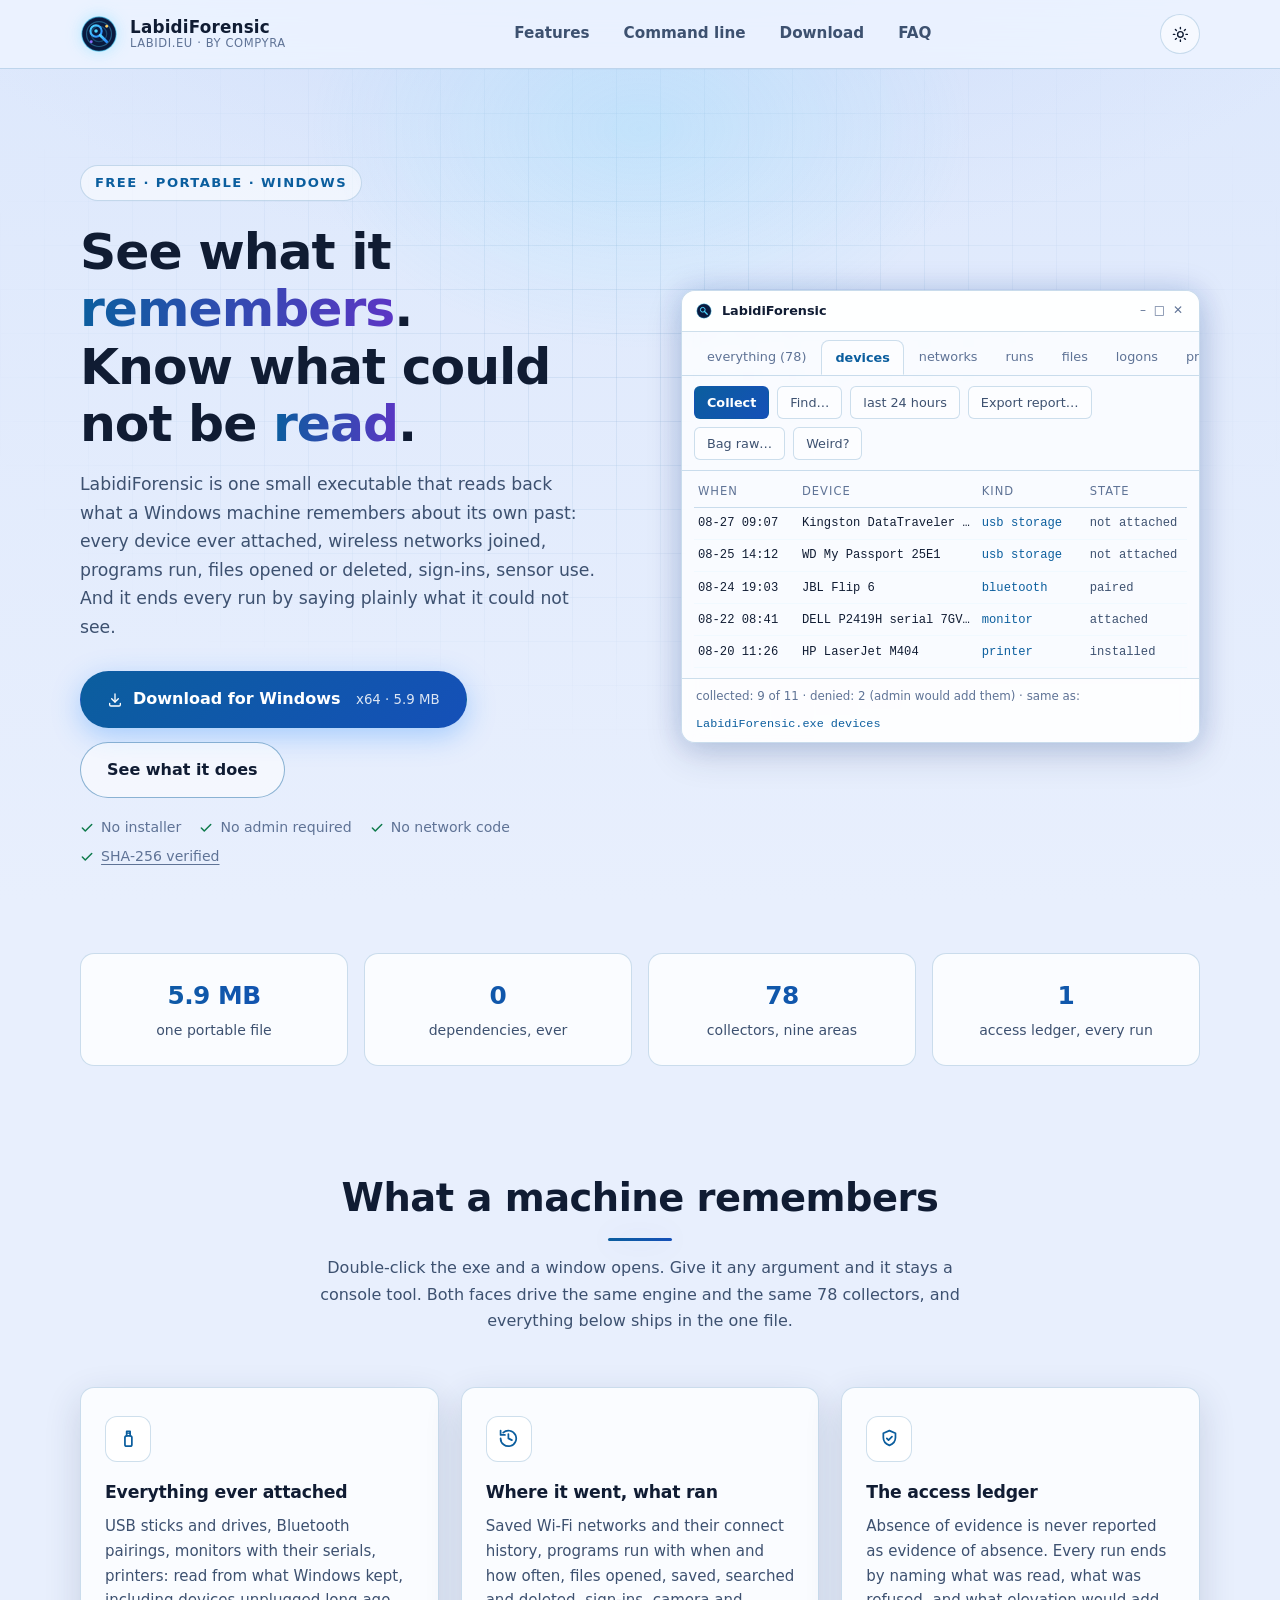
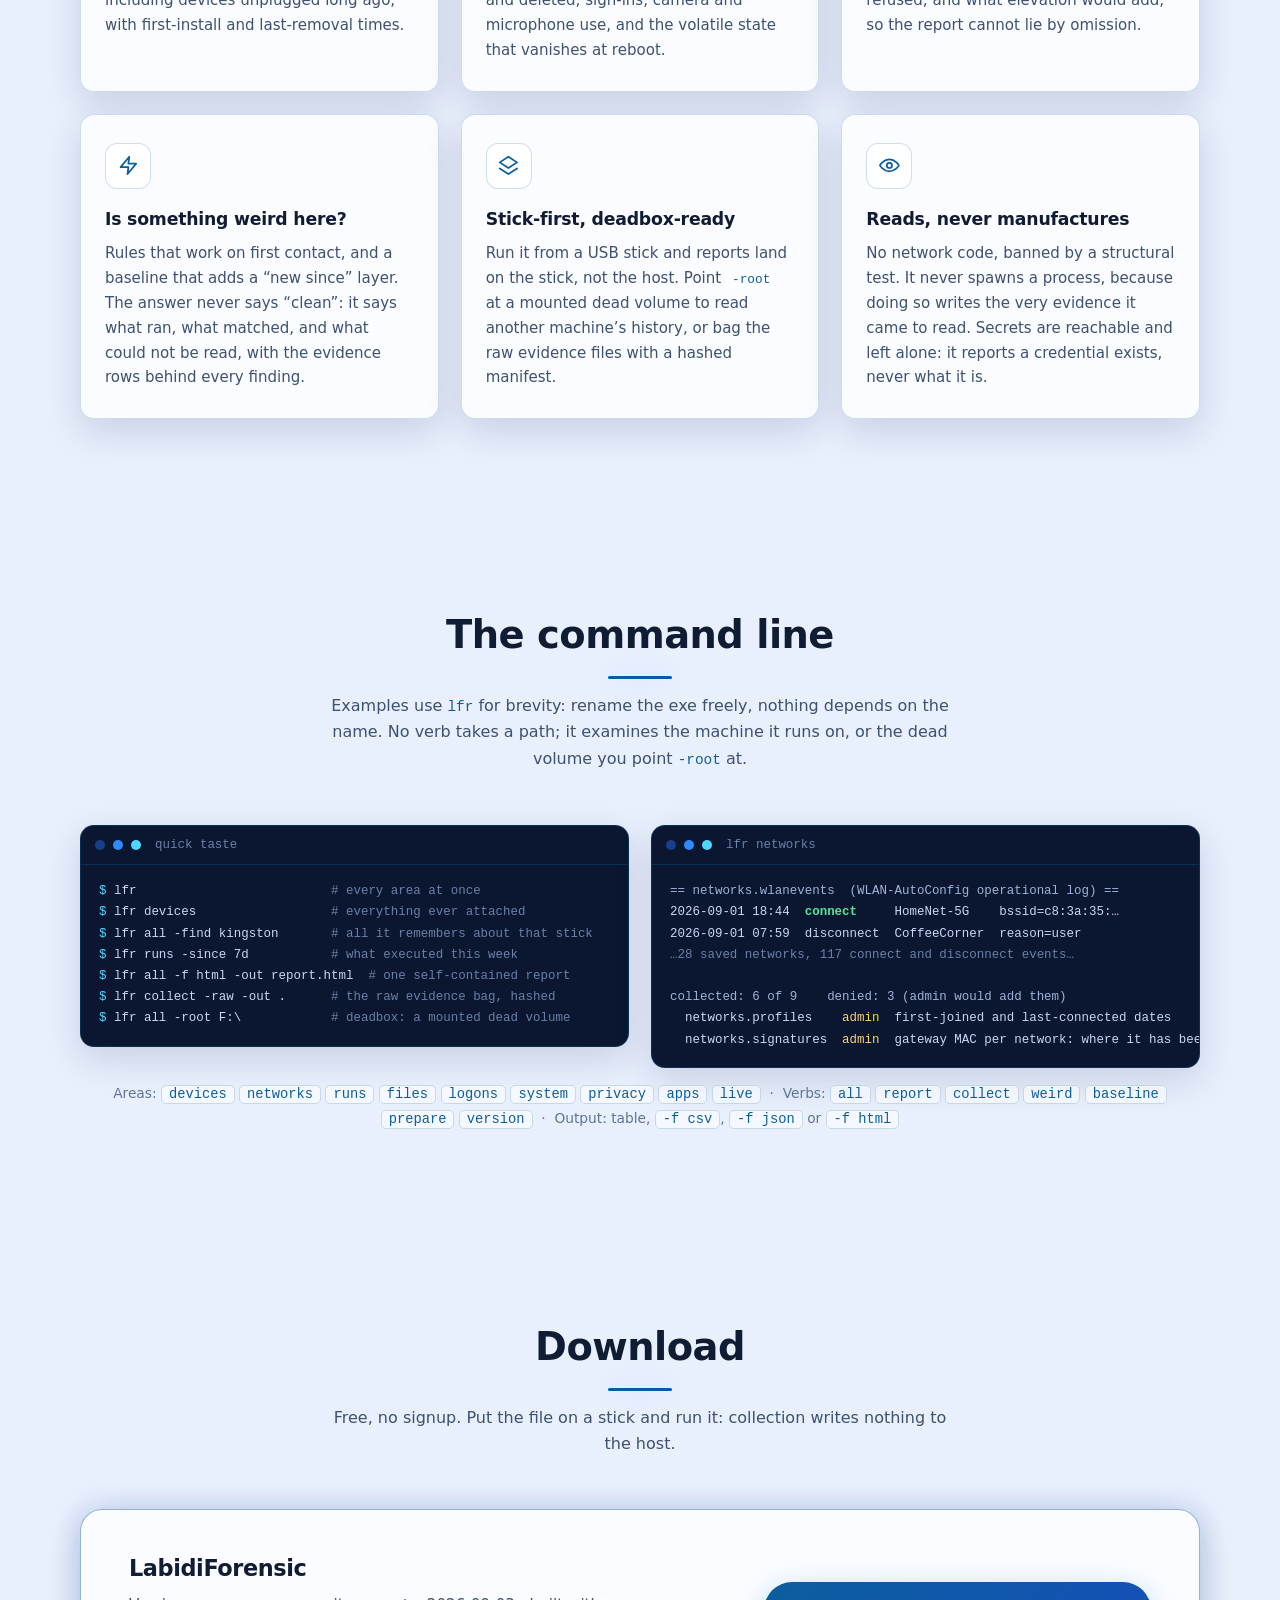
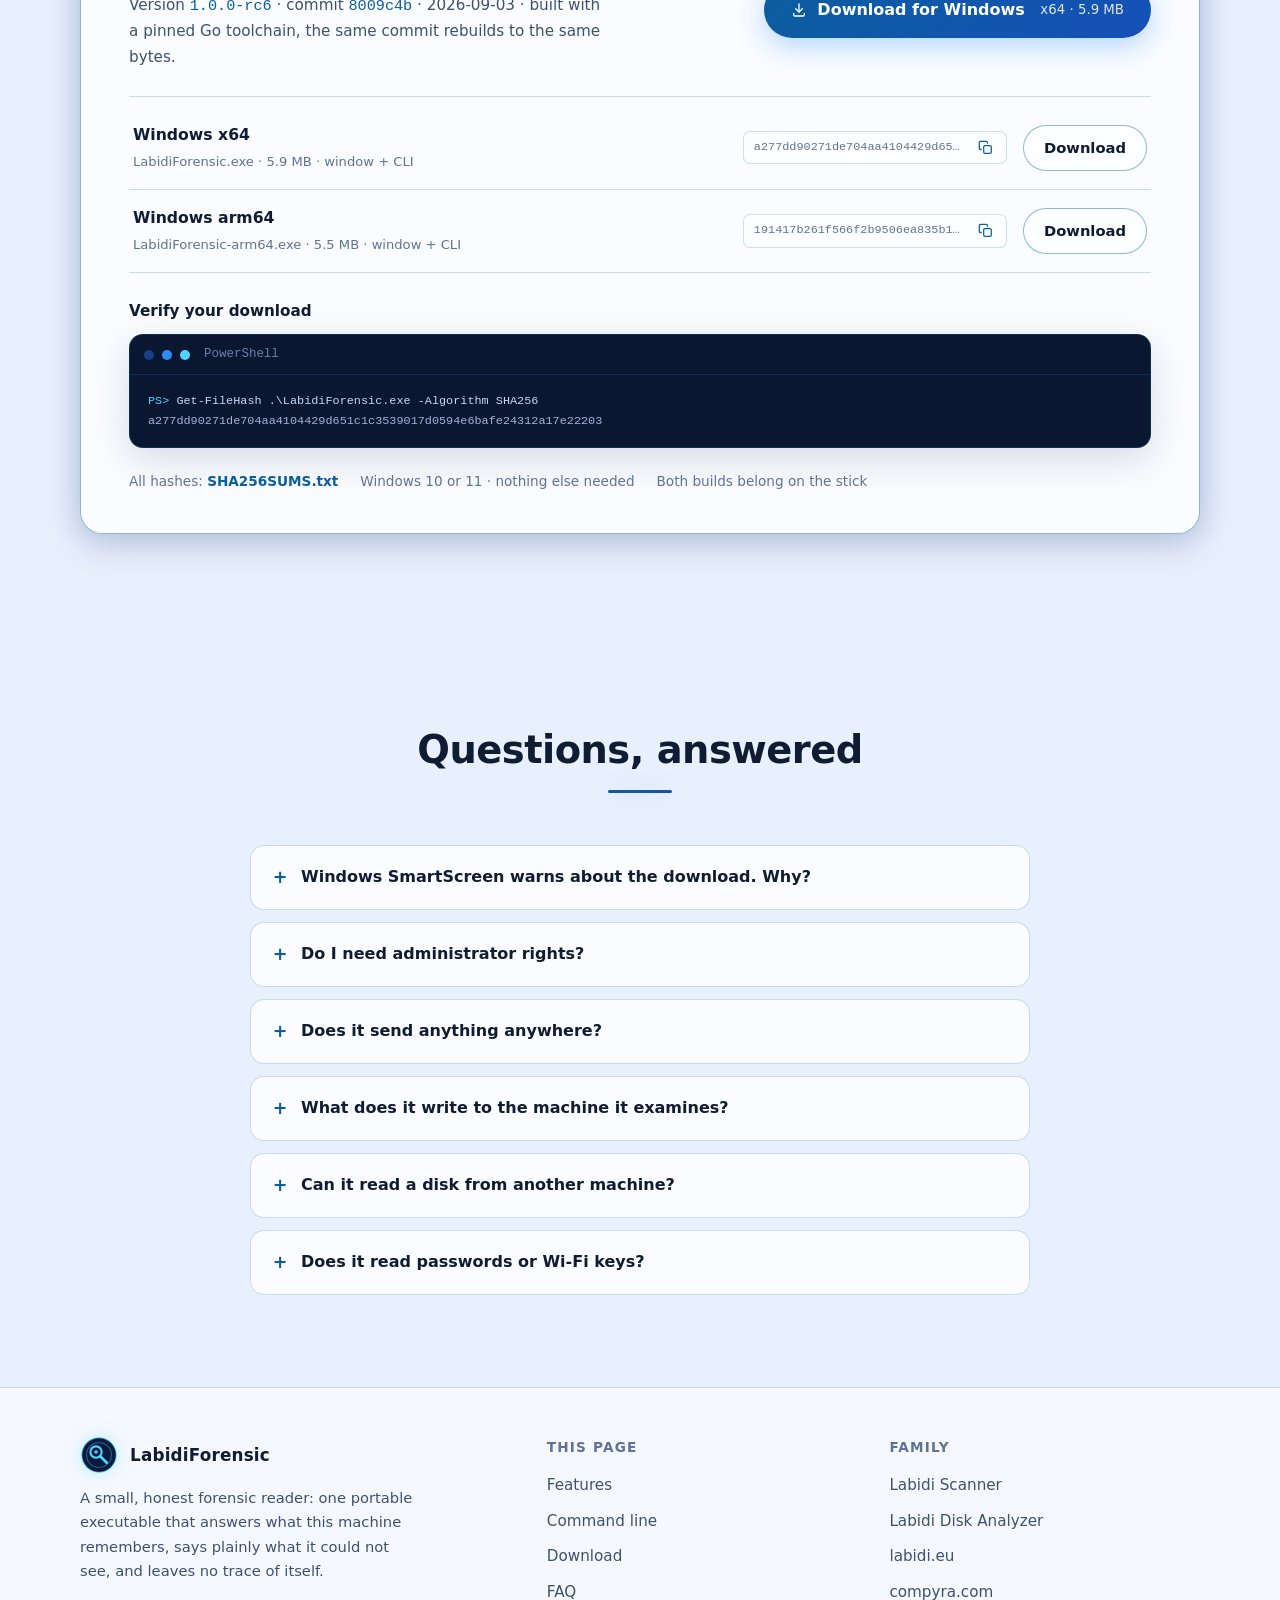
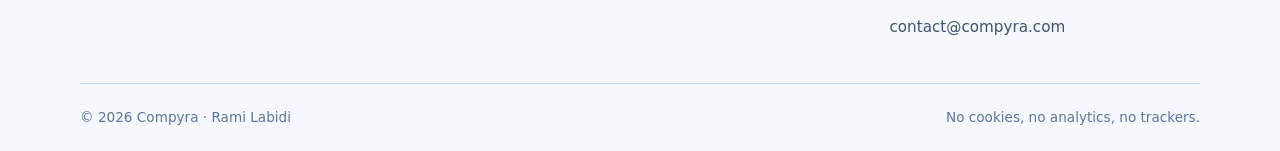
==== index.html @ baddc190 "Add initial site structure with robots.txt, sitemap.xml, and core styles/scripts - Created robots.tx" ====
<!DOCTYPE html>
<html lang="en" data-theme="dark">

<head>
    <meta charset="UTF-8">
    <meta name="viewport" content="width=device-width, initial-scale=1.0">
    <title>LabidiForensic · Portable Windows forensics, honest by design</title>

    <script>
        (function () {
            var t;
            try { t = localStorage.getItem("theme"); } catch (e) { }
            if (t !== "light" && t !== "dark") {
                t = matchMedia("(prefers-color-scheme: light)").matches ? "light" : "dark";
            }
            document.documentElement.dataset.theme = t;
        })();
    </script>

    <link rel="stylesheet" href="style.css?v=1">

    <meta name="description" content="One portable exe that reads what a Windows machine remembers: every device ever attached, Wi-Fi history, programs run, files opened or deleted, sign-ins. Every run ends by saying what it could not read. No installer, no admin, no network code.">
    <meta name="author" content="Compyra">
    <meta name="robots" content="index, follow">
    <meta name="theme-color" content="#e8effd" media="(prefers-color-scheme: light)">
    <meta name="theme-color" content="#030816" media="(prefers-color-scheme: dark)">
    <meta name="color-scheme" content="dark light">

    <link rel="icon" type="image/svg+xml" href="favicon.svg">

    <!-- Open Graph -->
    <meta property="og:type" content="website">
    <meta property="og:url" content="https://forensic.labidi.eu/">
    <meta property="og:site_name" content="LabidiForensic">
    <meta property="og:title" content="LabidiForensic · Portable Windows forensics, honest by design">
    <meta property="og:description" content="See what the machine remembers. Know what could not be read. One portable exe: devices ever attached, Wi-Fi history, programs run, files opened or deleted, sign-ins. No installer, no admin, no network code.">
    <meta property="og:image" content="https://forensic.labidi.eu/og-image.png">
    <meta property="og:image:width" content="1200">
    <meta property="og:image:height" content="630">
    <meta property="og:image:alt" content="LabidiForensic: portable Windows forensics">
    <meta property="og:locale" content="en_US">

    <!-- Twitter -->
    <meta property="twitter:card" content="summary_large_image">
    <meta property="twitter:url" content="https://forensic.labidi.eu/">
    <meta property="twitter:title" content="LabidiForensic · Portable Windows forensics, honest by design">
    <meta property="twitter:description" content="See what the machine remembers. Know what could not be read. One portable exe, no installer, no admin, no network code.">
    <meta property="twitter:image" content="https://forensic.labidi.eu/og-image.png">

    <link rel="canonical" href="https://forensic.labidi.eu/">

    <script type="application/ld+json">
    {
      "@context": "https://schema.org",
      "@type": "SoftwareApplication",
      "name": "LabidiForensic",
      "operatingSystem": "Windows 10, Windows 11",
      "applicationCategory": "UtilitiesApplication",
      "applicationSubCategory": "Digital forensics",
      "softwareVersion": "1.0.0-rc6",
      "fileSize": "5.9MB",
      "description": "Portable Windows forensic reader: devices ever attached, wireless networks joined, programs run, files opened or deleted, sign-in history and more, in one dependency-free executable that ends every run by saying what it could not read.",
      "url": "https://forensic.labidi.eu/",
      "downloadUrl": "https://forensic.labidi.eu/download/LabidiForensic.exe",
      "offers": { "@type": "Offer", "price": "0", "priceCurrency": "EUR" },
      "publisher": { "@type": "Organization", "name": "Compyra", "url": "https://compyra.com" }
    }
    </script>
</head>

<body>
    <!-- Inline SVG icon sprite -->
    <svg xmlns="http://www.w3.org/2000/svg" style="display:none" aria-hidden="true">
        <symbol id="i-download" viewBox="0 0 24 24" fill="none" stroke="currentColor" stroke-width="2" stroke-linecap="round" stroke-linejoin="round"><path d="M12 3v12"/><polyline points="7 10 12 15 17 10"/><path d="M4 17v2a2 2 0 0 0 2 2h12a2 2 0 0 0 2-2v-2"/></symbol>
        <symbol id="i-check" viewBox="0 0 24 24" fill="none" stroke="currentColor" stroke-width="2.5" stroke-linecap="round" stroke-linejoin="round"><polyline points="20 6 9 17 4 12"/></symbol>
        <symbol id="i-usb" viewBox="0 0 24 24" fill="none" stroke="currentColor" stroke-width="2" stroke-linecap="round" stroke-linejoin="round"><rect x="8" y="9" width="8" height="12" rx="2"/><path d="M10 9V4h4v5"/><path d="M11.5 6h.01M13.5 6h-.01"/></symbol>
        <symbol id="i-history" viewBox="0 0 24 24" fill="none" stroke="currentColor" stroke-width="2" stroke-linecap="round" stroke-linejoin="round"><path d="M3 12a9 9 0 1 0 3-6.7"/><polyline points="3 3 3 8 8 8"/><polyline points="12 7 12 12 16 14"/></symbol>
        <symbol id="i-shield" viewBox="0 0 24 24" fill="none" stroke="currentColor" stroke-width="2" stroke-linecap="round" stroke-linejoin="round"><path d="M12 3l7 3v5c0 4.5-3 7.6-7 9-4-1.4-7-4.5-7-9V6l7-3z"/><path d="M9 12l2 2 4-4"/></symbol>
        <symbol id="i-zap" viewBox="0 0 24 24" fill="none" stroke="currentColor" stroke-width="2" stroke-linecap="round" stroke-linejoin="round"><polygon points="13 2 3 14 12 14 11 22 21 10 12 10 13 2"/></symbol>
        <symbol id="i-layers" viewBox="0 0 24 24" fill="none" stroke="currentColor" stroke-width="2" stroke-linecap="round" stroke-linejoin="round"><polygon points="12 2 22 8.5 12 15 2 8.5 12 2"/><polyline points="2 15.5 12 22 22 15.5"/></symbol>
        <symbol id="i-eye" viewBox="0 0 24 24" fill="none" stroke="currentColor" stroke-width="2" stroke-linecap="round" stroke-linejoin="round"><path d="M1 12s4-7 11-7 11 7 11 7-4 7-11 7-11-7-11-7z"/><circle cx="12" cy="12" r="3"/></symbol>
        <symbol id="i-copy" viewBox="0 0 24 24" fill="none" stroke="currentColor" stroke-width="2" stroke-linecap="round" stroke-linejoin="round"><rect x="9" y="9" width="12" height="12" rx="2"/><path d="M5 15H4a2 2 0 0 1-2-2V4a2 2 0 0 1 2-2h9a2 2 0 0 1 2 2v1"/></symbol>
        <symbol id="i-moon" viewBox="0 0 24 24" fill="none" stroke="currentColor" stroke-width="2" stroke-linecap="round" stroke-linejoin="round"><path d="M21 12.8A9 9 0 1 1 11.2 3a7 7 0 0 0 9.8 9.8z"/></symbol>
        <symbol id="i-sun" viewBox="0 0 24 24" fill="none" stroke="currentColor" stroke-width="2" stroke-linecap="round" stroke-linejoin="round"><circle cx="12" cy="12" r="4"/><path d="M12 2v2M12 20v2M4.9 4.9l1.4 1.4M17.7 17.7l1.4 1.4M2 12h2M20 12h2M4.9 19.1l1.4-1.4M17.7 6.3l1.4-1.4"/></symbol>
    </svg>

    <a href="#main" class="skip-link">Skip to main content</a>

    <div class="trace-sweep" aria-hidden="true"></div>

    <header id="site-header">
        <div class="container">
            <a class="brand" href="#top" aria-label="LabidiForensic, back to top">
                <svg class="brand-mark" viewBox="0 0 64 64" aria-hidden="true">
                    <defs>
                        <linearGradient id="lens" x1="0" y1="0" x2="1" y2="1">
                            <stop offset="0" stop-color="#4fd6ff"/>
                            <stop offset="1" stop-color="#2b8bff"/>
                        </linearGradient>
                    </defs>
                    <circle cx="32" cy="32" r="29" fill="#0a1a3f" stroke="#4fd6ff" stroke-opacity=".55" stroke-width="2"/>
                    <circle cx="32" cy="32" r="21" fill="none" stroke="#4fd6ff" stroke-opacity=".35" stroke-width="2"/>
                    <circle cx="32" cy="32" r="13" fill="none" stroke="#4fd6ff" stroke-opacity=".25" stroke-width="2"/>
                    <circle cx="27" cy="27" r="9.5" fill="none" stroke="url(#lens)" stroke-width="3.5"/>
                    <line x1="34" y1="34" x2="45" y2="45" stroke="url(#lens)" stroke-width="4.5" stroke-linecap="round"/>
                    <circle cx="27" cy="27" r="3" fill="#4fd6ff"/>
                    <circle cx="45" cy="19" r="2.4" fill="#ffd166"/>
                    <circle cx="19" cy="45" r="2.4" fill="#8a6bff"/>
                </svg>
                <span class="brand-name">LabidiForensic
                    <span class="brand-sub">labidi.eu · by Compyra</span>
                </span>
            </a>

            <nav aria-label="Primary">
                <ul>
                    <li><a href="#features">Features</a></li>
                    <li><a href="#cli">Command line</a></li>
                    <li><a href="#download">Download</a></li>
                    <li><a href="#faq">FAQ</a></li>
                </ul>
            </nav>

            <div class="header-controls">
                <button id="theme-toggle" type="button" aria-label="Toggle light and dark theme" aria-pressed="false">
                    <svg class="icon theme-icon-moon" aria-hidden="true"><use href="#i-moon"></use></svg>
                    <svg class="icon theme-icon-sun" aria-hidden="true"><use href="#i-sun"></use></svg>
                </button>
            </div>
        </div>
    </header>

    <main id="main">
        <!-- ===================== HERO ===================== -->
        <section class="hero" id="top" aria-labelledby="hero-title">
            <div class="hero-grid" aria-hidden="true"></div>
            <div class="hero-glow" aria-hidden="true"></div>
            <div class="container">
                <div class="hero-copy">
                    <p class="hero-eyebrow">Free · Portable · Windows</p>
                    <h1 id="hero-title">See what it <span class="grad">remembers</span>.<br>Know what could not be <span class="grad">read</span>.</h1>
                    <p class="hero-sub">
                        LabidiForensic is one small executable that reads back what a Windows machine
                        remembers about its own past: every device ever attached, wireless networks joined,
                        programs run, files opened or deleted, sign-ins, sensor use. And it ends every run
                        by saying plainly what it could not see.
                    </p>
                    <div class="hero-ctas">
                        <a class="btn btn-primary" href="download/LabidiForensic.exe" download>
                            <svg class="icon" aria-hidden="true"><use href="#i-download"></use></svg>
                            Download for Windows&nbsp;<small>x64 · 5.9 MB</small>
                        </a>
                        <a class="btn btn-ghost" href="#features">See what it does</a>
                    </div>
                    <p class="hero-meta">
                        <span><svg class="icon" aria-hidden="true"><use href="#i-check"></use></svg> No installer</span>
                        <span><svg class="icon" aria-hidden="true"><use href="#i-check"></use></svg> No admin required</span>
                        <span><svg class="icon" aria-hidden="true"><use href="#i-check"></use></svg> No network code</span>
                        <span><svg class="icon" aria-hidden="true"><use href="#i-check"></use></svg> <a href="#download">SHA-256 verified</a></span>
                    </p>
                </div>

                <!-- Stylised replica of the real window -->
                <div class="window reveal" role="img" aria-label="The LabidiForensic window: areas of machine memory to read, a Collect button, a table of devices the machine remembers with when each was last seen, and a status line showing the access ledger and the equivalent console command.">
                    <div class="window-titlebar">
                        <svg class="brand-mark" viewBox="0 0 64 64" aria-hidden="true">
                            <circle cx="32" cy="32" r="29" fill="#0a1a3f" stroke="#4fd6ff" stroke-opacity=".55" stroke-width="3"/>
                            <circle cx="27" cy="27" r="9.5" fill="none" stroke="#4fd6ff" stroke-width="4"/>
                            <line x1="34" y1="34" x2="45" y2="45" stroke="#4fd6ff" stroke-width="5" stroke-linecap="round"/>
                        </svg>
                        <span class="window-title">LabidiForensic</span>
                        <span class="window-lights" aria-hidden="true">&#8211; &#9633; &#10005;</span>
                    </div>
                    <div class="window-tabs" aria-hidden="true">
                        <span>everything (78)</span>
                        <span class="is-active">devices</span>
                        <span>networks</span>
                        <span>runs</span>
                        <span>files</span>
                        <span>logons</span>
                        <span>privacy</span>
                    </div>
                    <div class="window-toolbar" aria-hidden="true">
                        <span class="tool-chip is-primary">Collect</span>
                        <span class="tool-chip">Find&hellip;</span>
                        <span class="tool-chip">last 24 hours</span>
                        <span class="tool-chip">Export report&hellip;</span>
                        <span class="tool-chip">Bag raw&hellip;</span>
                        <span class="tool-chip">Weird?</span>
                    </div>
                    <div class="window-list" aria-hidden="true">
                        <div class="window-cols"><span>When</span><span>Device</span><span class="role">Kind</span><span>State</span></div>
                        <div class="window-row"><span class="path">08-27 09:07</span><span class="path">Kingston DataTraveler 3.0</span><span class="role">usb storage</span><span class="ports">not attached</span></div>
                        <div class="window-row"><span class="path">08-25 14:12</span><span class="path">WD My Passport 25E1</span><span class="role">usb storage</span><span class="ports">not attached</span></div>
                        <div class="window-row"><span class="path">08-24 19:03</span><span class="path">JBL Flip 6</span><span class="role">bluetooth</span><span class="ports">paired</span></div>
                        <div class="window-row"><span class="path">08-22 08:41</span><span class="path">DELL P2419H  serial 7GVXP83</span><span class="role">monitor</span><span class="ports">attached</span></div>
                        <div class="window-row"><span class="path">08-20 11:26</span><span class="path">HP LaserJet M404</span><span class="role">printer</span><span class="ports">installed</span></div>
                    </div>
                    <div class="window-status" aria-hidden="true">
                        collected: 9 of 11 · denied: 2 (admin would add them) · same as: <code>LabidiForensic.exe devices</code>
                    </div>
                </div>
            </div>
        </section>

        <!-- ===================== TRUST STRIP ===================== -->
        <section class="trust" aria-label="Key numbers">
            <div class="container">
                <div class="stat reveal"><b>5.9 MB</b><span>one portable file</span></div>
                <div class="stat reveal"><b>0</b><span>dependencies, ever</span></div>
                <div class="stat reveal"><b>78</b><span>collectors, nine areas</span></div>
                <div class="stat reveal"><b>1</b><span>access ledger, every run</span></div>
            </div>
        </section>

        <!-- ===================== FEATURES ===================== -->
        <section id="features" aria-labelledby="features-title">
            <div class="container">
                <div class="section-head reveal">
                    <h2 id="features-title">What a machine remembers</h2>
                    <p>Double-click the exe and a window opens. Give it any argument and it stays a console
                       tool. Both faces drive the same engine and the same 78 collectors, and everything
                       below ships in the one file.</p>
                </div>
                <div class="features-grid">
                    <article class="feature-card reveal">
                        <div class="feature-icon"><svg class="icon" aria-hidden="true"><use href="#i-usb"></use></svg></div>
                        <h3>Everything ever attached</h3>
                        <p>USB sticks and drives, Bluetooth pairings, monitors with their serials, printers:
                           read from what Windows kept, including devices unplugged long ago, with
                           first-install and last-removal times.</p>
                    </article>
                    <article class="feature-card reveal">
                        <div class="feature-icon"><svg class="icon" aria-hidden="true"><use href="#i-history"></use></svg></div>
                        <h3>Where it went, what ran</h3>
                        <p>Saved Wi-Fi networks and their connect history, programs run with when and how
                           often, files opened, saved, searched and deleted, sign-ins, camera and microphone
                           use, and the volatile state that vanishes at reboot.</p>
                    </article>
                    <article class="feature-card reveal">
                        <div class="feature-icon"><svg class="icon" aria-hidden="true"><use href="#i-shield"></use></svg></div>
                        <h3>The access ledger</h3>
                        <p>Absence of evidence is never reported as evidence of absence. Every run ends by
                           naming what was read, what was refused, and what elevation would add, so the
                           report cannot lie by omission.</p>
                    </article>
                    <article class="feature-card reveal">
                        <div class="feature-icon"><svg class="icon" aria-hidden="true"><use href="#i-zap"></use></svg></div>
                        <h3>Is something weird here?</h3>
                        <p>Rules that work on first contact, and a baseline that adds a &ldquo;new since&rdquo;
                           layer. The answer never says &ldquo;clean&rdquo;: it says what ran, what matched, and
                           what could not be read, with the evidence rows behind every finding.</p>
                    </article>
                    <article class="feature-card reveal">
                        <div class="feature-icon"><svg class="icon" aria-hidden="true"><use href="#i-layers"></use></svg></div>
                        <h3>Stick-first, deadbox-ready</h3>
                        <p>Run it from a USB stick and reports land on the stick, not the host. Point
                           <code>-root</code> at a mounted dead volume to read another machine&rsquo;s history, or
                           bag the raw evidence files with a hashed manifest.</p>
                    </article>
                    <article class="feature-card reveal">
                        <div class="feature-icon"><svg class="icon" aria-hidden="true"><use href="#i-eye"></use></svg></div>
                        <h3>Reads, never manufactures</h3>
                        <p>No network code, banned by a structural test. It never spawns a process, because
                           doing so writes the very evidence it came to read. Secrets are reachable and left
                           alone: it reports a credential exists, never what it is.</p>
                    </article>
                </div>
            </div>
        </section>

        <!-- ===================== CLI ===================== -->
        <section id="cli" aria-labelledby="cli-title">
            <div class="container">
                <div class="section-head reveal">
                    <h2 id="cli-title">The command line</h2>
                    <p>Examples use <code>lfr</code> for brevity: rename the exe freely, nothing depends on
                       the name. No verb takes a path; it examines the machine it runs on, or the dead
                       volume you point <code>-root</code> at.</p>
                </div>
                <div class="cli-wrap">
                    <div class="terminal reveal">
                        <div class="terminal-bar"><i></i><i></i><i></i><span>quick taste</span></div>
                        <pre><span class="p">$</span> lfr                          <span class="c"># every area at once</span>
<span class="p">$</span> lfr devices                  <span class="c"># everything ever attached</span>
<span class="p">$</span> lfr all -find kingston       <span class="c"># all it remembers about that stick</span>
<span class="p">$</span> lfr runs -since 7d           <span class="c"># what executed this week</span>
<span class="p">$</span> lfr all -f html -out report.html  <span class="c"># one self-contained report</span>
<span class="p">$</span> lfr collect -raw -out .      <span class="c"># the raw evidence bag, hashed</span>
<span class="p">$</span> lfr all -root F:\            <span class="c"># deadbox: a mounted dead volume</span></pre>
                    </div>
                    <div class="terminal reveal">
                        <div class="terminal-bar"><i></i><i></i><i></i><span>lfr networks</span></div>
                        <pre><span class="o">== networks.wlanevents  (WLAN-AutoConfig operational log) ==</span>
2026-09-01 18:44  <span class="g">connect</span>     HomeNet-5G    bssid=c8:3a:35:&hellip;
2026-09-01 07:59  disconnect  CoffeeCorner  reason=user
<span class="c">&hellip;28 saved networks, 117 connect and disconnect events&hellip;</span>

<span class="o">collected: 6 of 9    denied: 3 (admin would add them)</span>
  networks.profiles    <span class="hl">admin</span>  first-joined and last-connected dates
  networks.signatures  <span class="hl">admin</span>  gateway MAC per network: where it has been</pre>
                    </div>
                </div>
                <p class="cli-note reveal">
                    Areas: <code>devices</code> <code>networks</code> <code>runs</code> <code>files</code>
                    <code>logons</code> <code>system</code> <code>privacy</code> <code>apps</code> <code>live</code>
                    &nbsp;·&nbsp; Verbs: <code>all</code> <code>report</code> <code>collect</code> <code>weird</code>
                    <code>baseline</code> <code>prepare</code> <code>version</code>
                    &nbsp;·&nbsp; Output: table, <code>-f csv</code>, <code>-f json</code> or <code>-f html</code>
                </p>
            </div>
        </section>

        <!-- ===================== DOWNLOAD ===================== -->
        <section id="download" aria-labelledby="download-title">
            <div class="container">
                <div class="section-head reveal">
                    <h2 id="download-title">Download</h2>
                    <p>Free, no signup. Put the file on a stick and run it: collection writes nothing to the host.</p>
                </div>

                <div class="download-panel reveal">
                    <div class="download-main">
                        <div>
                            <h3>LabidiForensic</h3>
                            <p>Version <code>1.0.0-rc6</code> · commit <code>8009c4b</code> · 2026-09-03 · built
                               with a pinned Go toolchain, the same commit rebuilds to the same bytes.</p>
                        </div>
                        <a class="btn btn-primary" href="download/LabidiForensic.exe" download>
                            <svg class="icon" aria-hidden="true"><use href="#i-download"></use></svg>
                            Download for Windows&nbsp;<small>x64 · 5.9 MB</small>
                        </a>
                    </div>

                    <div class="asset-row">
                        <div class="asset-name">
                            <b>Windows x64</b>
                            <span>LabidiForensic.exe · 5.9 MB · window + CLI</span>
                        </div>
                        <span class="asset-hash">
                            <code title="a277dd90271de704aa4104429d651c1c3539017d0594e6bafe24312a17e22203">a277dd90271de704aa4104429d651c1c&hellip;</code>
                            <button class="copy-btn" type="button" data-copy="a277dd90271de704aa4104429d651c1c3539017d0594e6bafe24312a17e22203" aria-label="Copy the SHA-256 hash of LabidiForensic.exe">
                                <svg class="icon" aria-hidden="true"><use href="#i-copy"></use></svg>
                            </button>
                        </span>
                        <span class="asset-get">
                            <a class="btn btn-ghost btn-dl" href="download/LabidiForensic.exe" download>Download</a>
                        </span>
                    </div>

                    <div class="asset-row">
                        <div class="asset-name">
                            <b>Windows arm64</b>
                            <span>LabidiForensic-arm64.exe · 5.5 MB · window + CLI</span>
                        </div>
                        <span class="asset-hash">
                            <code title="191417b261f566f2b9506ea835b1f6a31523092b7112c379ac794d943ad262cd">191417b261f566f2b9506ea835b1f6a3&hellip;</code>
                            <button class="copy-btn" type="button" data-copy="191417b261f566f2b9506ea835b1f6a31523092b7112c379ac794d943ad262cd" aria-label="Copy the SHA-256 hash of LabidiForensic-arm64.exe">
                                <svg class="icon" aria-hidden="true"><use href="#i-copy"></use></svg>
                            </button>
                        </span>
                        <span class="asset-get">
                            <a class="btn btn-ghost btn-dl" href="download/LabidiForensic-arm64.exe" download>Download</a>
                        </span>
                    </div>

                    <div class="verify">
                        <h4>Verify your download</h4>
                        <div class="terminal">
                            <div class="terminal-bar"><i></i><i></i><i></i><span>PowerShell</span></div>
                            <pre><span class="p">PS&gt;</span> Get-FileHash .\LabidiForensic.exe -Algorithm SHA256
<span class="o">a277dd90271de704aa4104429d651c1c3539017d0594e6bafe24312a17e22203</span></pre>
                        </div>
                    </div>

                    <div class="download-foot">
                        <span>All hashes: <a href="SHA256SUMS.txt">SHA256SUMS.txt</a></span>
                        <span>Windows 10 or 11 · nothing else needed</span>
                        <span>Both builds belong on the stick</span>
                    </div>
                </div>
            </div>
        </section>

        <!-- ===================== FAQ ===================== -->
        <section id="faq" aria-labelledby="faq-title">
            <div class="container">
                <div class="section-head reveal">
                    <h2 id="faq-title">Questions, answered</h2>
                </div>
                <div class="faq-list reveal">
                    <details>
                        <summary>Windows SmartScreen warns about the download. Why?</summary>
                        <div class="faq-body">
                            The binary is not code signed: certificates cost money every year and would not
                            change what is in the file. Verify the SHA-256 hash against the one published
                            above, then choose <code>More info</code>, <code>Run anyway</code>. The build is
                            reproducible from source, so the published hash is checkable end to end, and
                            copies run from a USB stick or an internal share never see the prompt.
                        </div>
                    </details>
                    <details>
                        <summary>Do I need administrator rights?</summary>
                        <div class="faq-body">
                            No. It runs as a standard user and reports honestly: the access ledger ends
                            every run naming what was denied and what elevation would add. Measured on
                            Windows 11, that is things like Wi-Fi first-joined dates, gateway MAC history
                            and per-user run times. Elevation is never requested; run it elevated when you
                            want those collectors too.
                        </div>
                    </details>
                    <details>
                        <summary>Does it send anything anywhere?</summary>
                        <div class="faq-body">
                            No. There is no network code in the binary at all: the source enforces a
                            module-wide ban on Go's <code>net</code> and <code>os/exec</code> packages with a
                            structural test. It also never spawns a process, because starting one on a
                            machine under examination writes the very prefetch, shimcache and BAM entries
                            it came to read.
                        </div>
                    </details>
                    <details>
                        <summary>What does it write to the machine it examines?</summary>
                        <div class="faq-body">
                            Nothing, during collection: reports and the raw evidence bag land beside the
                            exe, on your stick, and locked hives are copied to the stick to be parsed. The
                            one named exception is <code>prepare</code>, which turns on Windows'
                            default-off auditing so a later run has more to read. It is fenced: a warning
                            first, an explicit <code>-y</code>, admin required, every change capped, and
                            <code>prepare -undo</code> restores every value from a journal saved before the
                            first write.
                        </div>
                    </details>
                    <details>
                        <summary>Can it read a disk from another machine?</summary>
                        <div class="faq-body">
                            Yes. Mount the dead volume and pass <code>-root</code>: registry- and file-borne
                            history is read straight from the dead hives and files. Collectors that need
                            the live machine are named in the ledger rather than silently skipped, and the
                            report states which volume the evidence came from, so a deadbox run is never
                            mistaken for a live one.
                        </div>
                    </details>
                    <details>
                        <summary>Does it read passwords or Wi-Fi keys?</summary>
                        <div class="faq-body">
                            No, deliberately. Wi-Fi keys, browser logins and vault contents are reachable
                            and are left alone: it reports that a credential exists, its target and its
                            dates, never the secret itself. That boundary keeps the binary safe to hand to
                            anyone.
                        </div>
                    </details>
                </div>
            </div>
        </section>
    </main>

    <!-- ===================== FOOTER ===================== -->
    <footer>
        <div class="container">
            <div class="footer-grid">
                <div class="footer-brand">
                    <a class="brand" href="#top">
                        <svg class="brand-mark" viewBox="0 0 64 64" aria-hidden="true">
                            <circle cx="32" cy="32" r="29" fill="#0a1a3f" stroke="#4fd6ff" stroke-opacity=".55" stroke-width="2"/>
                            <circle cx="32" cy="32" r="21" fill="none" stroke="#4fd6ff" stroke-opacity=".35" stroke-width="2"/>
                            <circle cx="27" cy="27" r="9.5" fill="none" stroke="#4fd6ff" stroke-width="3.5"/>
                            <line x1="34" y1="34" x2="45" y2="45" stroke="#4fd6ff" stroke-width="4.5" stroke-linecap="round"/>
                            <circle cx="27" cy="27" r="3" fill="#4fd6ff"/>
                        </svg>
                        <span class="brand-name">LabidiForensic</span>
                    </a>
                    <p>A small, honest forensic reader: one portable executable that answers what this
                       machine remembers, says plainly what it could not see, and leaves no trace of
                       itself.</p>
                </div>
                <div class="footer-col">
                    <h4>This page</h4>
                    <ul>
                        <li><a href="#features">Features</a></li>
                        <li><a href="#cli">Command line</a></li>
                        <li><a href="#download">Download</a></li>
                        <li><a href="#faq">FAQ</a></li>
                    </ul>
                </div>
                <div class="footer-col">
                    <h4>Family</h4>
                    <ul>
                        <li><a href="https://scanner.labidi.eu/" rel="noopener">Labidi Scanner</a></li>
                        <li><a href="https://diskanalyzer.labidi.eu/" rel="noopener">Labidi Disk Analyzer</a></li>
                        <li><a href="https://labidi.eu/" rel="noopener">labidi.eu</a></li>
                        <li><a href="https://compyra.com/" rel="noopener">compyra.com</a></li>
                        <li><a href="mailto:contact@compyra.com">contact@compyra.com</a></li>
                    </ul>
                </div>
            </div>
            <div class="footer-bottom">
                <span>&copy; <span id="year">2026</span> Compyra · Rami Labidi</span>
                <span>No cookies, no analytics, no trackers.</span>
            </div>
        </div>
    </footer>

    <noscript>
        <style>
            .reveal { opacity: 1; transform: none; }
        </style>
    </noscript>

    <script src="script.js?v=1" defer></script>
</body>

</html>
---- style.css ----
/* ============================================================
   forensic.labidi.eu - stylesheet
   Family style: labidi.eu space palette, same design language as
   scanner.labidi.eu and diskanalyzer.labidi.eu. Dark by default,
   light via [data-theme].
   ============================================================ */

*,
*::before,
*::after {
    margin: 0;
    padding: 0;
    box-sizing: border-box;
}

:root {
    /* Core palette: deep space blues (labidi.eu) */
    --space-900: #030816;
    --space-800: #050c24;
    --space-700: #0a1a3f;
    --space-600: #0f2657;

    /* Accents: temporal glow */
    --accent: #4fd6ff;
    --accent-2: #2b8bff;
    --purple: #8a6bff;
    --gold: #ffd166;
    --ok: #57e39b;

    /* Text */
    --text: #eaf2ff;
    --muted: #9fb3d8;
    --dim: #6a80a8;

    /* Surfaces */
    --surface: rgba(15, 38, 87, 0.35);
    --surface-strong: rgba(15, 38, 87, 0.62);
    --card-bg: rgba(8, 18, 44, 0.66);
    --border: rgba(79, 214, 255, 0.16);
    --border-strong: rgba(79, 214, 255, 0.42);
    --header-bg: rgba(4, 10, 28, 0.78);

    /* Code / terminal */
    --term-bg: #04091c;
    --term-border: rgba(79, 214, 255, 0.22);

    --on-accent: #04101f;

    /* Typography */
    --font-sans: "Segoe UI", "Helvetica Neue", system-ui, -apple-system, sans-serif;
    --font-mono: "Cascadia Mono", Consolas, "SF Mono", Menlo, monospace;

    /* Radii and shadows */
    --radius-sm: 8px;
    --radius-md: 14px;
    --radius-lg: 22px;
    --shadow-glow: 0 0 30px rgba(79, 214, 255, 0.22);
    --shadow-card: 0 12px 40px rgba(3, 8, 22, 0.55);

    /* Motion */
    --ease: cubic-bezier(0.22, 1, 0.36, 1);
    --dur: 340ms;

    --content-max: 1120px;
}

:root[data-theme="light"] {
    --space-900: #e8effd;
    --space-800: #dde8fc;
    --space-700: #cfdefa;
    --space-600: #bfd2f4;

    --accent: #0b5e9e;
    --accent-2: #1550b8;
    --purple: #5b36c4;
    --gold: #8a6400;
    --ok: #0d7a4b;

    --text: #101c33;
    --muted: #3d5170;
    --dim: #5f7396;

    --surface: rgba(255, 255, 255, 0.55);
    --surface-strong: rgba(255, 255, 255, 0.85);
    --card-bg: rgba(255, 255, 255, 0.78);
    --border: rgba(11, 94, 158, 0.2);
    --border-strong: rgba(11, 94, 158, 0.45);
    --header-bg: rgba(238, 244, 255, 0.82);

    --term-bg: #0b1730;
    --term-border: rgba(11, 94, 158, 0.35);

    --on-accent: #ffffff;

    --shadow-glow: 0 0 30px rgba(21, 80, 184, 0.18);
    --shadow-card: 0 12px 36px rgba(30, 50, 90, 0.16);
}

html {
    scroll-behavior: smooth;
    scroll-padding-top: 88px;
}

body {
    font-family: var(--font-sans);
    line-height: 1.65;
    color: var(--text);
    background-color: var(--space-900);
    background-image:
        radial-gradient(1px 1px at 12% 22%, rgba(234, 242, 255, 0.5) 0, transparent 100%),
        radial-gradient(1px 1px at 78% 12%, rgba(234, 242, 255, 0.35) 0, transparent 100%),
        radial-gradient(1.5px 1.5px at 55% 42%, rgba(79, 214, 255, 0.4) 0, transparent 100%),
        radial-gradient(1px 1px at 32% 72%, rgba(234, 242, 255, 0.3) 0, transparent 100%),
        radial-gradient(1.5px 1.5px at 88% 62%, rgba(138, 107, 255, 0.35) 0, transparent 100%),
        radial-gradient(1px 1px at 8% 88%, rgba(234, 242, 255, 0.35) 0, transparent 100%),
        radial-gradient(ellipse 90% 60% at 50% -10%, var(--space-700) 0, transparent 65%),
        linear-gradient(180deg, var(--space-800), var(--space-900));
    background-attachment: fixed;
    overflow-x: hidden;
    transition: background-color var(--dur) ease, color var(--dur) ease;
}

:root[data-theme="light"] body {
    background-image:
        radial-gradient(ellipse 90% 60% at 50% -10%, var(--space-700) 0, transparent 65%),
        linear-gradient(180deg, var(--space-800), var(--space-900));
}

.container {
    width: 92%;
    max-width: var(--content-max);
    margin: 0 auto;
}

a {
    color: inherit;
    text-decoration: none;
}

ul {
    list-style: none;
}

.icon {
    width: 1em;
    height: 1em;
    display: inline-block;
    vertical-align: -0.125em;
    flex: none;
}

section {
    padding: 92px 0;
}

/* Accessibility ------------------------------------------------ */
.skip-link {
    position: absolute;
    left: 50%;
    top: -60px;
    transform: translateX(-50%);
    z-index: 2000;
    background: var(--accent);
    color: var(--on-accent);
    padding: 10px 18px;
    border-radius: 0 0 var(--radius-sm) var(--radius-sm);
    font-weight: 600;
    transition: top 0.2s ease;
}

.skip-link:focus {
    top: 0;
    outline: 3px solid var(--accent-2);
}

:focus-visible {
    outline: 3px solid var(--accent);
    outline-offset: 3px;
    border-radius: 4px;
}

/* Section heads ------------------------------------------------ */
.section-head {
    text-align: center;
    margin-bottom: 52px;
}

.section-head h2 {
    font-size: clamp(1.7rem, 4vw, 2.4rem);
    font-weight: 700;
    letter-spacing: -0.5px;
    display: inline-block;
    position: relative;
    padding-bottom: 12px;
}

.section-head h2::after {
    content: "";
    position: absolute;
    left: 50%;
    bottom: 0;
    transform: translateX(-50%);
    width: 64px;
    height: 3px;
    border-radius: 2px;
    background: linear-gradient(90deg, var(--accent), var(--accent-2));
    box-shadow: var(--shadow-glow);
}

.section-head p {
    max-width: 640px;
    margin: 14px auto 0;
    color: var(--muted);
}

.section-head code {
    font-family: var(--font-mono);
    font-size: 0.9em;
    color: var(--accent);
}

/* Header ------------------------------------------------------- */
#site-header {
    position: sticky;
    top: 0;
    z-index: 100;
    background: var(--header-bg);
    backdrop-filter: blur(14px);
    -webkit-backdrop-filter: blur(14px);
    border-bottom: 1px solid var(--border);
}

#site-header .container {
    display: flex;
    align-items: center;
    justify-content: space-between;
    gap: 16px;
    min-height: 68px;
    flex-wrap: wrap;
    padding: 8px 0;
}

.brand {
    display: flex;
    align-items: center;
    gap: 12px;
    font-weight: 700;
}

.brand-mark {
    width: 38px;
    height: 38px;
    flex: none;
    filter: drop-shadow(0 0 8px rgba(79, 214, 255, 0.35));
}

.brand-name {
    font-size: 1.05rem;
    letter-spacing: 0.2px;
    line-height: 1.2;
}

.brand-sub {
    display: block;
    font-size: 0.72rem;
    font-weight: 500;
    color: var(--dim);
    letter-spacing: 0.6px;
    text-transform: uppercase;
}

#site-header nav ul {
    display: flex;
    gap: 6px;
    flex-wrap: wrap;
}

#site-header nav a {
    display: inline-block;
    padding: 8px 14px;
    border-radius: 999px;
    color: var(--muted);
    font-weight: 600;
    font-size: 0.95rem;
    white-space: nowrap;
    transition: color var(--dur) var(--ease), background var(--dur) var(--ease);
}

#site-header nav a:hover {
    color: var(--text);
    background: var(--surface);
}

.header-controls {
    display: flex;
    align-items: center;
    gap: 10px;
}

#theme-toggle {
    display: inline-flex;
    align-items: center;
    justify-content: center;
    width: 40px;
    height: 40px;
    border-radius: 50%;
    border: 1px solid var(--border);
    background: var(--surface);
    color: var(--text);
    font-size: 1.05rem;
    cursor: pointer;
    transition: border-color var(--dur) var(--ease), box-shadow var(--dur) var(--ease);
}

#theme-toggle:hover {
    border-color: var(--border-strong);
    box-shadow: var(--shadow-glow);
}

.theme-icon-sun { display: none; }
.theme-icon-moon { display: inline-block; }
:root[data-theme="light"] .theme-icon-sun { display: inline-block; }
:root[data-theme="light"] .theme-icon-moon { display: none; }

/* Buttons ------------------------------------------------------ */
.btn {
    display: inline-flex;
    align-items: center;
    justify-content: center;
    gap: 10px;
    padding: 14px 26px;
    border-radius: 999px;
    font-weight: 700;
    font-size: 1rem;
    border: 1px solid transparent;
    cursor: pointer;
    transition: transform var(--dur) var(--ease), box-shadow var(--dur) var(--ease),
        background var(--dur) var(--ease), border-color var(--dur) var(--ease);
}

.btn-primary {
    background: linear-gradient(135deg, var(--accent), var(--accent-2));
    color: var(--on-accent);
    box-shadow: 0 8px 28px rgba(43, 139, 255, 0.35);
}

.btn-primary:hover {
    transform: translateY(-2px);
    box-shadow: 0 12px 36px rgba(43, 139, 255, 0.5);
}

.btn-ghost {
    border-color: var(--border-strong);
    color: var(--text);
    background: var(--surface);
}

.btn-ghost:hover {
    transform: translateY(-2px);
    box-shadow: var(--shadow-glow);
}

.btn small {
    font-weight: 500;
    opacity: 0.85;
    white-space: nowrap;
}

/* Hero --------------------------------------------------------- */
.hero {
    position: relative;
    padding: 96px 0 84px;
    overflow: hidden;
}

.hero-grid {
    position: absolute;
    inset: 0;
    background-image:
        linear-gradient(var(--border) 1px, transparent 1px),
        linear-gradient(90deg, var(--border) 1px, transparent 1px);
    background-size: 44px 44px;
    mask-image: radial-gradient(ellipse 75% 65% at 50% 30%, #000 0, transparent 72%);
    -webkit-mask-image: radial-gradient(ellipse 75% 65% at 50% 30%, #000 0, transparent 72%);
    opacity: 0.5;
    pointer-events: none;
}

.hero-glow {
    position: absolute;
    top: -180px;
    left: 50%;
    transform: translateX(-50%);
    width: 720px;
    height: 480px;
    background: radial-gradient(ellipse at center, rgba(79, 214, 255, 0.16) 0, transparent 65%);
    pointer-events: none;
}

.hero .container {
    position: relative;
    display: grid;
    grid-template-columns: minmax(0, 1.05fr) minmax(0, 1fr);
    gap: 56px;
    align-items: center;
}

.hero-eyebrow {
    display: inline-block;
    padding: 6px 14px;
    border-radius: 999px;
    border: 1px solid var(--border);
    background: var(--surface);
    color: var(--accent);
    font-size: 0.82rem;
    font-weight: 600;
    letter-spacing: 1.4px;
    text-transform: uppercase;
    margin-bottom: 22px;
}

.hero h1 {
    font-size: clamp(2.1rem, 5vw, 3.15rem);
    line-height: 1.14;
    letter-spacing: -1px;
    margin-bottom: 18px;
}

.hero h1 .grad {
    background: linear-gradient(90deg, var(--accent), var(--purple));
    -webkit-background-clip: text;
    background-clip: text;
    color: transparent;
}

.hero-sub {
    color: var(--muted);
    font-size: 1.08rem;
    max-width: 520px;
    margin-bottom: 30px;
}

.hero-ctas {
    display: flex;
    flex-wrap: wrap;
    gap: 14px;
    align-items: center;
}

.hero-meta {
    margin-top: 18px;
    color: var(--dim);
    font-size: 0.88rem;
    display: flex;
    flex-wrap: wrap;
    gap: 6px 18px;
}

.hero-meta span {
    display: inline-flex;
    align-items: center;
    gap: 7px;
}

.hero-meta .icon {
    color: var(--ok);
}

.hero-meta a {
    text-decoration: underline;
    text-underline-offset: 3px;
}

/* App window mock ---------------------------------------------- */
.window {
    border: 1px solid var(--border);
    border-radius: var(--radius-md);
    background: var(--card-bg);
    box-shadow: var(--shadow-card), var(--shadow-glow);
    overflow: hidden;
    font-size: 0.8rem;
    backdrop-filter: blur(8px);
    -webkit-backdrop-filter: blur(8px);
}

.window-titlebar {
    display: flex;
    align-items: center;
    gap: 10px;
    padding: 9px 14px;
    background: var(--surface-strong);
    border-bottom: 1px solid var(--border);
}

.window-titlebar .brand-mark {
    width: 16px;
    height: 16px;
    filter: none;
}

.window-title {
    font-weight: 600;
    color: var(--text);
}

.window-lights {
    margin-left: auto;
    display: flex;
    gap: 14px;
    color: var(--dim);
    font-size: 0.75rem;
    letter-spacing: 2px;
}

.window-tabs {
    display: flex;
    gap: 2px;
    padding: 8px 12px 0;
    border-bottom: 1px solid var(--border);
    overflow-x: auto;
    scrollbar-width: none;
}

.window-tabs span {
    padding: 6px 13px;
    border-radius: 8px 8px 0 0;
    color: var(--dim);
    white-space: nowrap;
}

.window-tabs .is-active {
    color: var(--accent);
    background: var(--surface);
    border: 1px solid var(--border);
    border-bottom-color: transparent;
    font-weight: 600;
}

.window-toolbar {
    display: flex;
    flex-wrap: wrap;
    gap: 8px;
    padding: 10px 12px;
    border-bottom: 1px solid var(--border);
    align-items: center;
}

.tool-chip {
    display: inline-flex;
    align-items: center;
    gap: 8px;
    padding: 5px 12px;
    border-radius: 6px;
    border: 1px solid var(--border);
    background: var(--surface);
    color: var(--muted);
    white-space: nowrap;
}

.tool-chip.is-primary {
    background: linear-gradient(135deg, var(--accent), var(--accent-2));
    color: var(--on-accent);
    border-color: transparent;
    font-weight: 700;
}

.window-list {
    padding: 6px 12px 10px;
}

.window-cols,
.window-row {
    display: grid;
    grid-template-columns: 92px minmax(0, 1.35fr) 96px minmax(0, 0.75fr);
    gap: 12px;
    align-items: center;
    padding: 5.5px 4px;
}

.window-cols {
    color: var(--dim);
    font-size: 0.72rem;
    text-transform: uppercase;
    letter-spacing: 1px;
    border-bottom: 1px solid var(--border);
}

.window-row {
    border-bottom: 1px solid rgba(79, 214, 255, 0.05);
    font-family: var(--font-mono);
    font-size: 0.76rem;
}

.window-row .path {
    color: var(--text);
    white-space: nowrap;
    overflow: hidden;
    text-overflow: ellipsis;
}

.window-row .role {
    color: var(--accent);
    white-space: nowrap;
    overflow: hidden;
    text-overflow: ellipsis;
}

.window-row .ports {
    color: var(--muted);
    white-space: nowrap;
    overflow: hidden;
    text-overflow: ellipsis;
}

.window-status {
    display: flex;
    flex-wrap: wrap;
    gap: 8px;
    padding: 8px 14px;
    border-top: 1px solid var(--border);
    color: var(--dim);
    font-size: 0.74rem;
    background: var(--surface);
}

.window-status code {
    font-family: var(--font-mono);
    color: var(--accent);
}

/* Trust strip -------------------------------------------------- */
.trust {
    padding: 0 0 8px;
}

.trust .container {
    display: grid;
    grid-template-columns: repeat(4, minmax(0, 1fr));
    gap: 16px;
}

.stat {
    text-align: center;
    padding: 22px 12px;
    border: 1px solid var(--border);
    border-radius: var(--radius-md);
    background: var(--card-bg);
}

.stat b {
    display: block;
    font-size: 1.55rem;
    letter-spacing: -0.5px;
    background: linear-gradient(90deg, var(--accent), var(--accent-2));
    -webkit-background-clip: text;
    background-clip: text;
    color: transparent;
}

.stat span {
    color: var(--muted);
    font-size: 0.88rem;
}

/* Features ------------------------------------------------------ */
.features-grid {
    display: grid;
    grid-template-columns: repeat(3, minmax(0, 1fr));
    gap: 22px;
}

.feature-card {
    padding: 28px 24px;
    border: 1px solid var(--border);
    border-radius: var(--radius-md);
    background: var(--card-bg);
    box-shadow: var(--shadow-card);
    transition: transform var(--dur) var(--ease), border-color var(--dur) var(--ease),
        box-shadow var(--dur) var(--ease);
}

.feature-card:hover {
    transform: translateY(-4px);
    border-color: var(--border-strong);
    box-shadow: var(--shadow-card), var(--shadow-glow);
}

.feature-icon {
    display: inline-flex;
    align-items: center;
    justify-content: center;
    width: 46px;
    height: 46px;
    border-radius: 12px;
    background: var(--surface-strong);
    border: 1px solid var(--border);
    color: var(--accent);
    font-size: 1.3rem;
    margin-bottom: 16px;
}

.feature-card h3 {
    font-size: 1.08rem;
    margin-bottom: 8px;
    letter-spacing: -0.2px;
}

.feature-card p {
    color: var(--muted);
    font-size: 0.94rem;
}

.feature-card code {
    font-family: var(--font-mono);
    font-size: 0.85em;
    color: var(--accent);
    background: var(--surface);
    padding: 1px 6px;
    border-radius: 5px;
}

/* Terminal ------------------------------------------------------ */
.cli-wrap {
    display: grid;
    grid-template-columns: minmax(0, 1fr) minmax(0, 1fr);
    gap: 22px;
    align-items: start;
}

.terminal {
    border-radius: var(--radius-md);
    border: 1px solid var(--term-border);
    background: var(--term-bg);
    box-shadow: var(--shadow-card);
    overflow: hidden;
}

.terminal-bar {
    display: flex;
    align-items: center;
    gap: 8px;
    padding: 9px 14px;
    border-bottom: 1px solid var(--term-border);
    color: #6a80a8;
    font-size: 0.78rem;
}

.terminal-bar i {
    width: 10px;
    height: 10px;
    border-radius: 50%;
    background: #17408b;
}

.terminal-bar i:nth-child(2) { background: #2b8bff; }
.terminal-bar i:nth-child(3) { background: #4fd6ff; }

.terminal-bar span {
    margin-left: 6px;
    font-family: var(--font-mono);
}

.terminal pre {
    margin: 0;
    padding: 16px 18px;
    overflow-x: auto;
    font-family: var(--font-mono);
    font-size: 0.78rem;
    line-height: 1.7;
    color: #c7d7f5;
}

.terminal .p { color: #4fd6ff; }
.terminal .c { color: #6a80a8; }
.terminal .o { color: #9fb3d8; }
.terminal .hl { color: #ffd166; }
.terminal .g { color: #57e39b; font-weight: 600; }

.cli-note {
    margin-top: 14px;
    color: var(--dim);
    font-size: 0.86rem;
    text-align: center;
}

.cli-note code {
    font-family: var(--font-mono);
    color: var(--accent);
    background: var(--surface);
    padding: 1px 7px;
    border-radius: 5px;
    border: 1px solid var(--border);
}

/* Download ------------------------------------------------------ */
.download-panel {
    border: 1px solid var(--border-strong);
    border-radius: var(--radius-lg);
    background: var(--card-bg);
    box-shadow: var(--shadow-card), var(--shadow-glow);
    padding: 40px clamp(20px, 4.5vw, 48px);
}

.download-main {
    display: flex;
    flex-wrap: wrap;
    align-items: center;
    justify-content: space-between;
    gap: 22px;
    padding-bottom: 26px;
    border-bottom: 1px solid var(--border);
    margin-bottom: 10px;
}

.download-main h3 {
    font-size: 1.4rem;
    letter-spacing: -0.4px;
    margin-bottom: 6px;
}

.download-main p {
    color: var(--muted);
    font-size: 0.95rem;
    max-width: 480px;
}

.download-main code {
    font-family: var(--font-mono);
    color: var(--accent);
}

.asset-row {
    display: flex;
    flex-wrap: wrap;
    align-items: center;
    gap: 10px 16px;
    padding: 15px 4px;
    border-bottom: 1px solid var(--border);
}

.asset-row:last-of-type {
    border-bottom: 0;
}

.asset-name {
    flex: 1 1 220px;
    min-width: 0;
}

.asset-name b {
    display: block;
    font-size: 0.98rem;
}

.asset-name span {
    color: var(--dim);
    font-size: 0.82rem;
}

.asset-hash {
    display: inline-flex;
    align-items: center;
    gap: 8px;
    max-width: 100%;
    font-family: var(--font-mono);
    font-size: 0.74rem;
    color: var(--dim);
    background: var(--surface);
    border: 1px solid var(--border);
    border-radius: 7px;
    padding: 5px 10px;
}

.asset-hash code {
    overflow: hidden;
    text-overflow: ellipsis;
    white-space: nowrap;
    max-width: 30ch;
}

.copy-btn {
    display: inline-flex;
    align-items: center;
    justify-content: center;
    border: 0;
    background: none;
    color: var(--accent);
    cursor: pointer;
    font-size: 0.95rem;
    padding: 3px;
    border-radius: 5px;
}

.copy-btn:hover {
    color: var(--text);
}

.asset-get {
    flex: none;
}

.btn-dl {
    padding: 10px 20px;
    font-size: 0.92rem;
}

.download-foot {
    margin-top: 22px;
    display: flex;
    flex-wrap: wrap;
    gap: 8px 22px;
    color: var(--dim);
    font-size: 0.85rem;
}

.download-foot a {
    color: var(--accent);
    font-weight: 600;
}

.download-foot a:hover {
    text-decoration: underline;
}

.verify {
    margin-top: 26px;
}

.verify h4 {
    font-size: 0.95rem;
    margin-bottom: 10px;
    color: var(--text);
}

.verify .terminal pre {
    font-size: 0.74rem;
}

/* FAQ ----------------------------------------------------------- */
.faq-list {
    max-width: 780px;
    margin: 0 auto;
    display: grid;
    gap: 12px;
}

.faq-list details {
    border: 1px solid var(--border);
    border-radius: var(--radius-md);
    background: var(--card-bg);
    overflow: hidden;
    transition: border-color var(--dur) var(--ease);
}

.faq-list details[open] {
    border-color: var(--border-strong);
}

.faq-list summary {
    cursor: pointer;
    padding: 17px 20px;
    font-weight: 600;
    list-style: none;
    display: flex;
    align-items: center;
    gap: 12px;
}

.faq-list summary::-webkit-details-marker {
    display: none;
}

.faq-list summary::before {
    content: "+";
    color: var(--accent);
    font-weight: 700;
    font-size: 1.1rem;
    width: 18px;
    flex: none;
    text-align: center;
}

.faq-list details[open] summary::before {
    content: "\2212";
}

.faq-list .faq-body {
    padding: 0 20px 18px 50px;
    color: var(--muted);
    font-size: 0.95rem;
}

.faq-body code {
    font-family: var(--font-mono);
    font-size: 0.85em;
    color: var(--accent);
    background: var(--surface);
    padding: 1px 6px;
    border-radius: 5px;
}

.faq-body a {
    color: var(--accent);
    text-decoration: underline;
    text-underline-offset: 3px;
}

/* Footer -------------------------------------------------------- */
footer {
    border-top: 1px solid var(--border);
    background: var(--surface);
    padding: 48px 0 28px;
}

.footer-grid {
    display: grid;
    grid-template-columns: 1.4fr 1fr 1fr;
    gap: 32px;
    margin-bottom: 34px;
}

.footer-brand p {
    color: var(--muted);
    font-size: 0.92rem;
    max-width: 340px;
    margin-top: 12px;
}

.footer-col h4 {
    font-size: 0.85rem;
    text-transform: uppercase;
    letter-spacing: 1.2px;
    color: var(--dim);
    margin-bottom: 14px;
}

.footer-col li {
    margin-bottom: 9px;
}

.footer-col a {
    color: var(--muted);
    font-size: 0.95rem;
    transition: color var(--dur) var(--ease);
}

.footer-col a:hover {
    color: var(--accent);
}

.footer-bottom {
    border-top: 1px solid var(--border);
    padding-top: 22px;
    display: flex;
    flex-wrap: wrap;
    justify-content: space-between;
    gap: 10px;
    color: var(--dim);
    font-size: 0.85rem;
}

/* Reveal animation ---------------------------------------------- */
.reveal {
    opacity: 0;
    transform: translateY(26px);
    transition: opacity 640ms var(--ease), transform 640ms var(--ease);
}

.reveal.is-visible {
    opacity: 1;
    transform: none;
}

.no-anim .reveal {
    opacity: 1;
    transform: none;
    transition: none;
}

/* Ambient trace sweep --------------------------------------------
   One quiet read of the page on load, then one every 2 minutes: a
   thin scanline travels top to bottom during the first 6% of a
   120s cycle and stays invisible for the rest, the way the tool
   reads a machine's history without touching it. Decorative only. */
.trace-sweep {
    position: fixed;
    left: 0;
    right: 0;
    top: 0;
    height: 2px;
    pointer-events: none;
    z-index: -1;
    opacity: 0;
    background: linear-gradient(90deg,
        transparent, rgba(79, 214, 255, 0.32) 30%,
        rgba(79, 214, 255, 0.55) 50%,
        rgba(79, 214, 255, 0.32) 70%, transparent);
    box-shadow: 0 0 16px rgba(79, 214, 255, 0.3);
    animation: trace-sweep 120s linear infinite;
}

:root[data-theme="light"] .trace-sweep {
    background: linear-gradient(90deg,
        transparent, rgba(21, 80, 184, 0.28) 30%,
        rgba(21, 80, 184, 0.5) 50%,
        rgba(21, 80, 184, 0.28) 70%, transparent);
    box-shadow: 0 0 16px rgba(21, 80, 184, 0.22);
}

@keyframes trace-sweep {
    0% { opacity: 0; transform: translateY(0); }
    0.4% { opacity: 1; }
    5.6% { opacity: 1; }
    6% { opacity: 0; transform: translateY(100vh); }
    100% { opacity: 0; transform: translateY(100vh); }
}

@media (prefers-reduced-motion: reduce) {
    .trace-sweep {
        display: none;
    }
}

/* 404 ------------------------------------------------------------ */
.lost {
    min-height: 72vh;
    display: grid;
    place-items: center;
    text-align: center;
    padding: 60px 0;
}

.lost h1 {
    font-size: clamp(3.4rem, 12vw, 6.5rem);
    letter-spacing: -3px;
    background: linear-gradient(90deg, var(--accent), var(--purple));
    -webkit-background-clip: text;
    background-clip: text;
    color: transparent;
}

.lost p {
    color: var(--muted);
    margin: 12px 0 30px;
}

/* Responsive ------------------------------------------------------ */
@media (max-width: 960px) {
    .hero .container {
        grid-template-columns: 1fr;
        gap: 44px;
    }

    .features-grid {
        grid-template-columns: repeat(2, minmax(0, 1fr));
    }

    .cli-wrap {
        grid-template-columns: 1fr;
    }

    .trust .container {
        grid-template-columns: repeat(2, minmax(0, 1fr));
    }

    .footer-grid {
        grid-template-columns: 1fr 1fr;
    }
}

/* Mobile: fewer columns, bigger gaps, full-width actions, so
   nothing competes for the same little strip of screen. */
@media (max-width: 620px) {
    section {
        padding: 76px 0;
    }

    .section-head {
        margin-bottom: 40px;
    }

    .hero {
        padding: 60px 0 64px;
    }

    .hero-sub {
        font-size: 1.02rem;
        margin-bottom: 26px;
    }

    .hero-ctas .btn {
        width: 100%;
    }

    .hero-meta {
        gap: 10px 18px;
        margin-top: 22px;
    }

    .features-grid {
        grid-template-columns: 1fr;
        gap: 18px;
    }

    .trust .container {
        gap: 12px;
    }

    .stat {
        padding: 18px 10px;
    }

    .stat b {
        font-size: 1.35rem;
    }

    .footer-grid {
        grid-template-columns: 1fr;
        gap: 26px;
    }

    #site-header nav {
        order: 3;
        width: 100%;
        overflow-x: auto;
        scrollbar-width: none;
    }

    #site-header nav ul {
        flex-wrap: nowrap;
    }

    .download-panel {
        padding: 30px 18px;
    }

    .download-main {
        flex-direction: column;
        align-items: stretch;
        text-align: center;
    }

    .download-main .btn {
        width: 100%;
    }

    .asset-row {
        flex-direction: column;
        align-items: stretch;
        gap: 12px;
        padding: 18px 0;
    }

    /* flex-basis would become height in the column direction */
    .asset-name {
        flex: 0 0 auto;
    }

    .asset-row:last-of-type {
        border-bottom: 1px solid var(--border);
    }

    .asset-hash {
        justify-content: space-between;
    }

    .asset-hash code {
        max-width: none;
        flex: 1 1 auto;
    }

    .asset-get .btn {
        width: 100%;
    }

    .faq-list summary {
        padding: 18px 16px;
    }

    .faq-list .faq-body {
        padding: 0 16px 18px 44px;
    }

    /* The window mock sheds its kind column and quiets down */
    .window-cols,
    .window-row {
        grid-template-columns: 92px minmax(0, 1.35fr) minmax(0, 0.75fr);
        gap: 10px;
    }

    .window-cols .role,
    .window-row .role {
        display: none;
    }

    .window-toolbar .tool-chip:nth-child(n+3) {
        display: none;
    }

    .terminal pre {
        font-size: 0.72rem;
        padding: 14px 14px;
    }
}
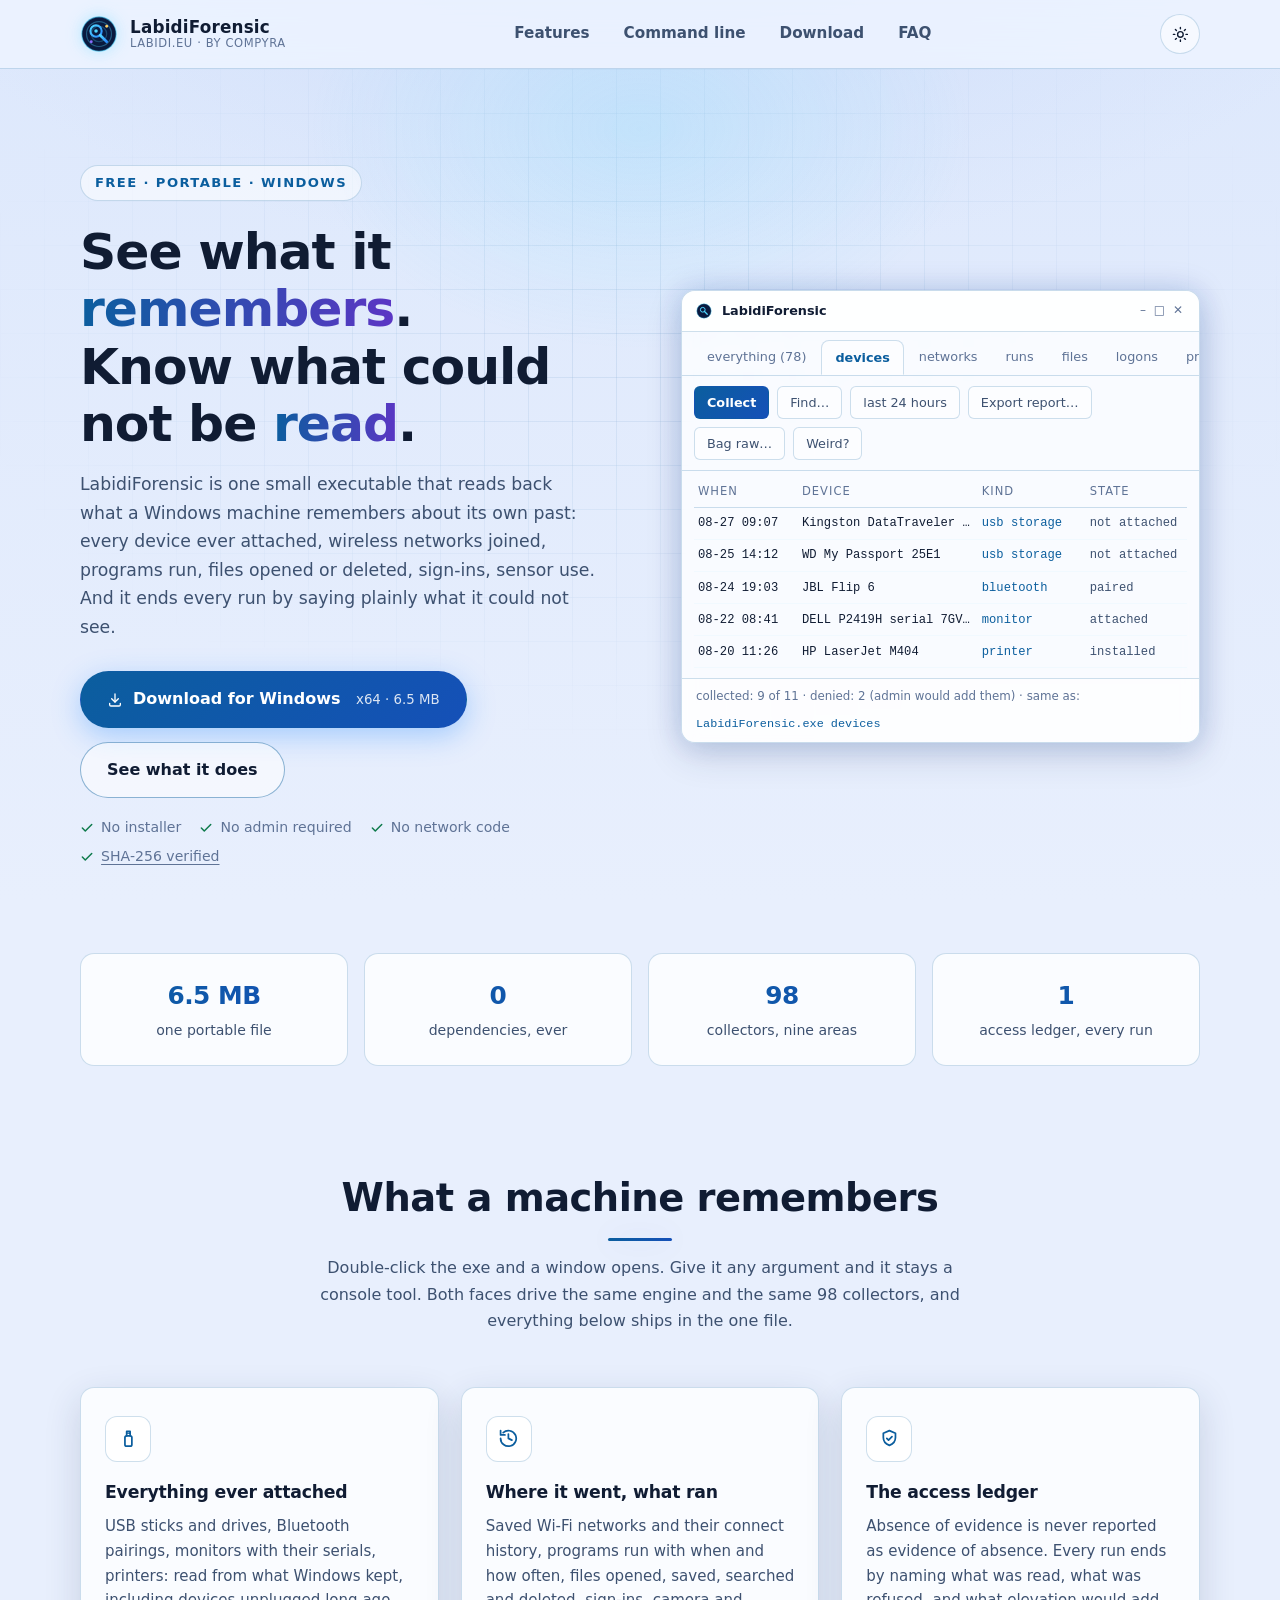
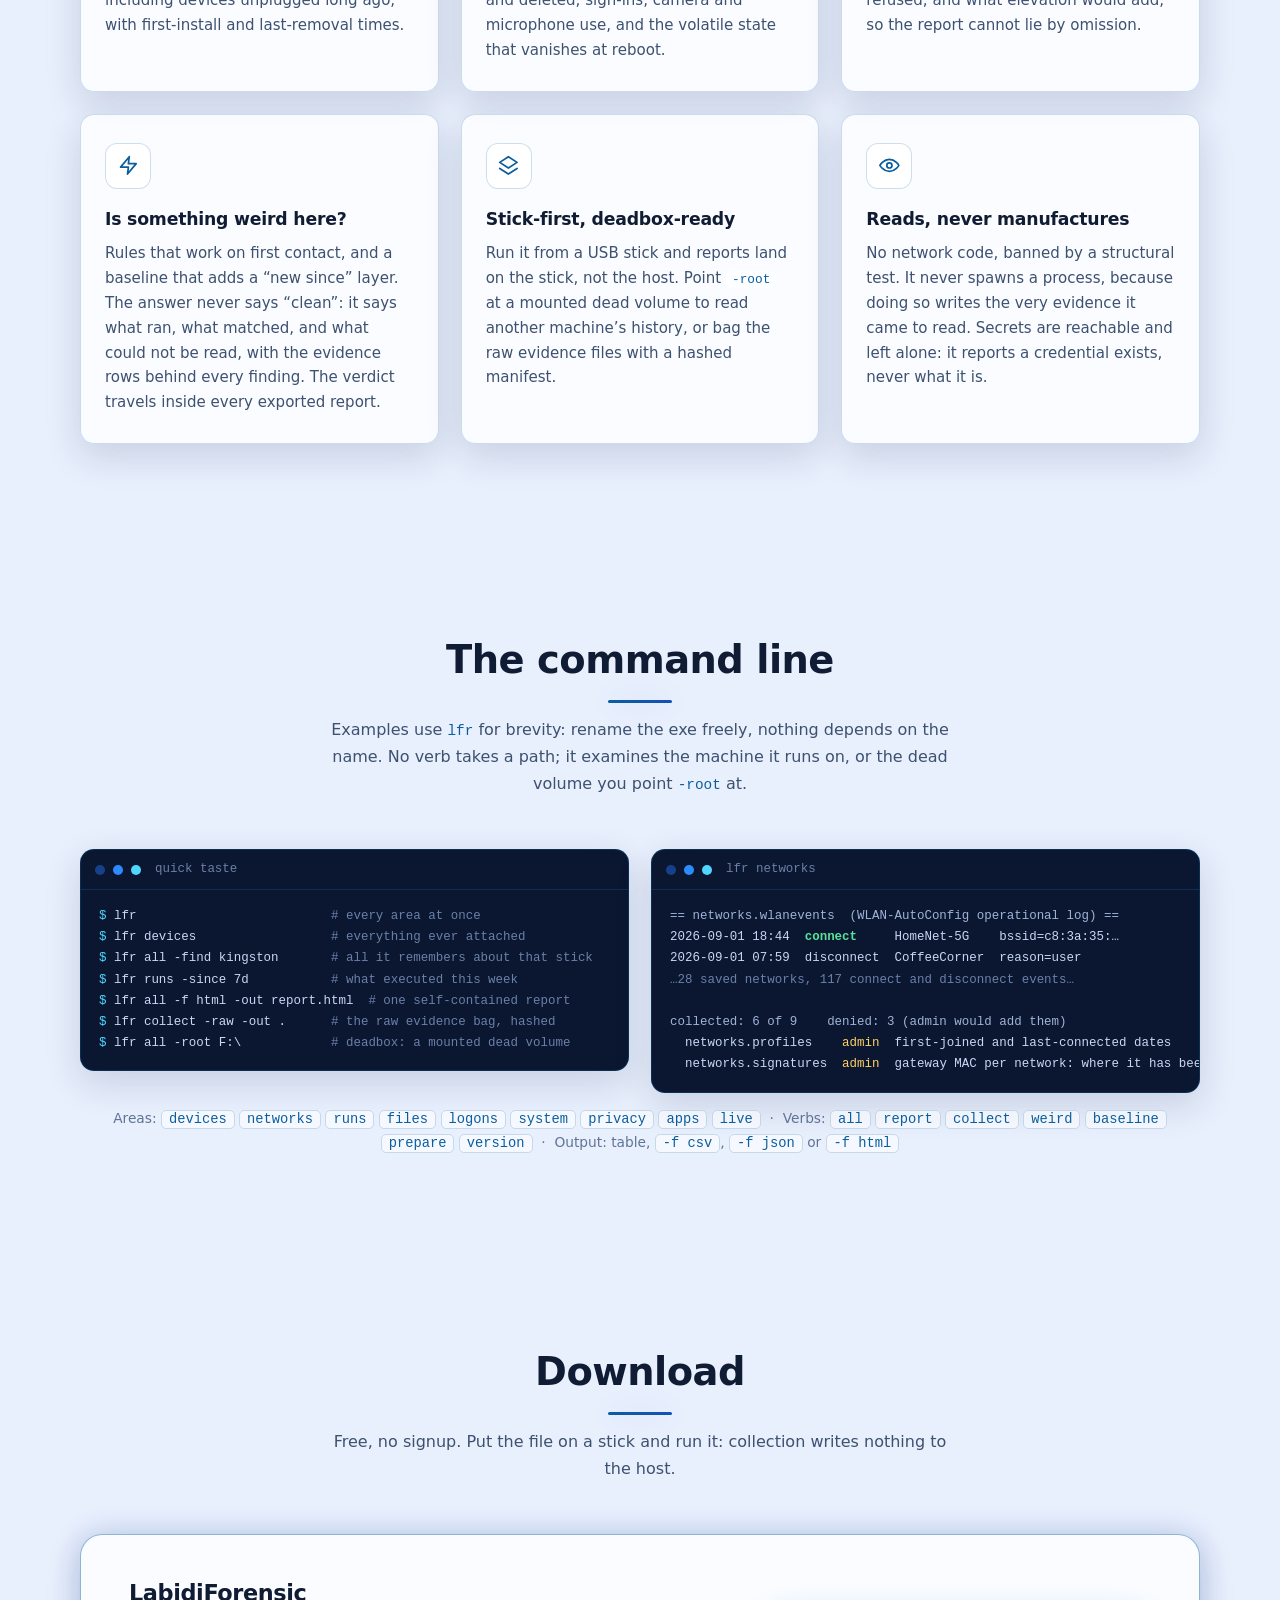
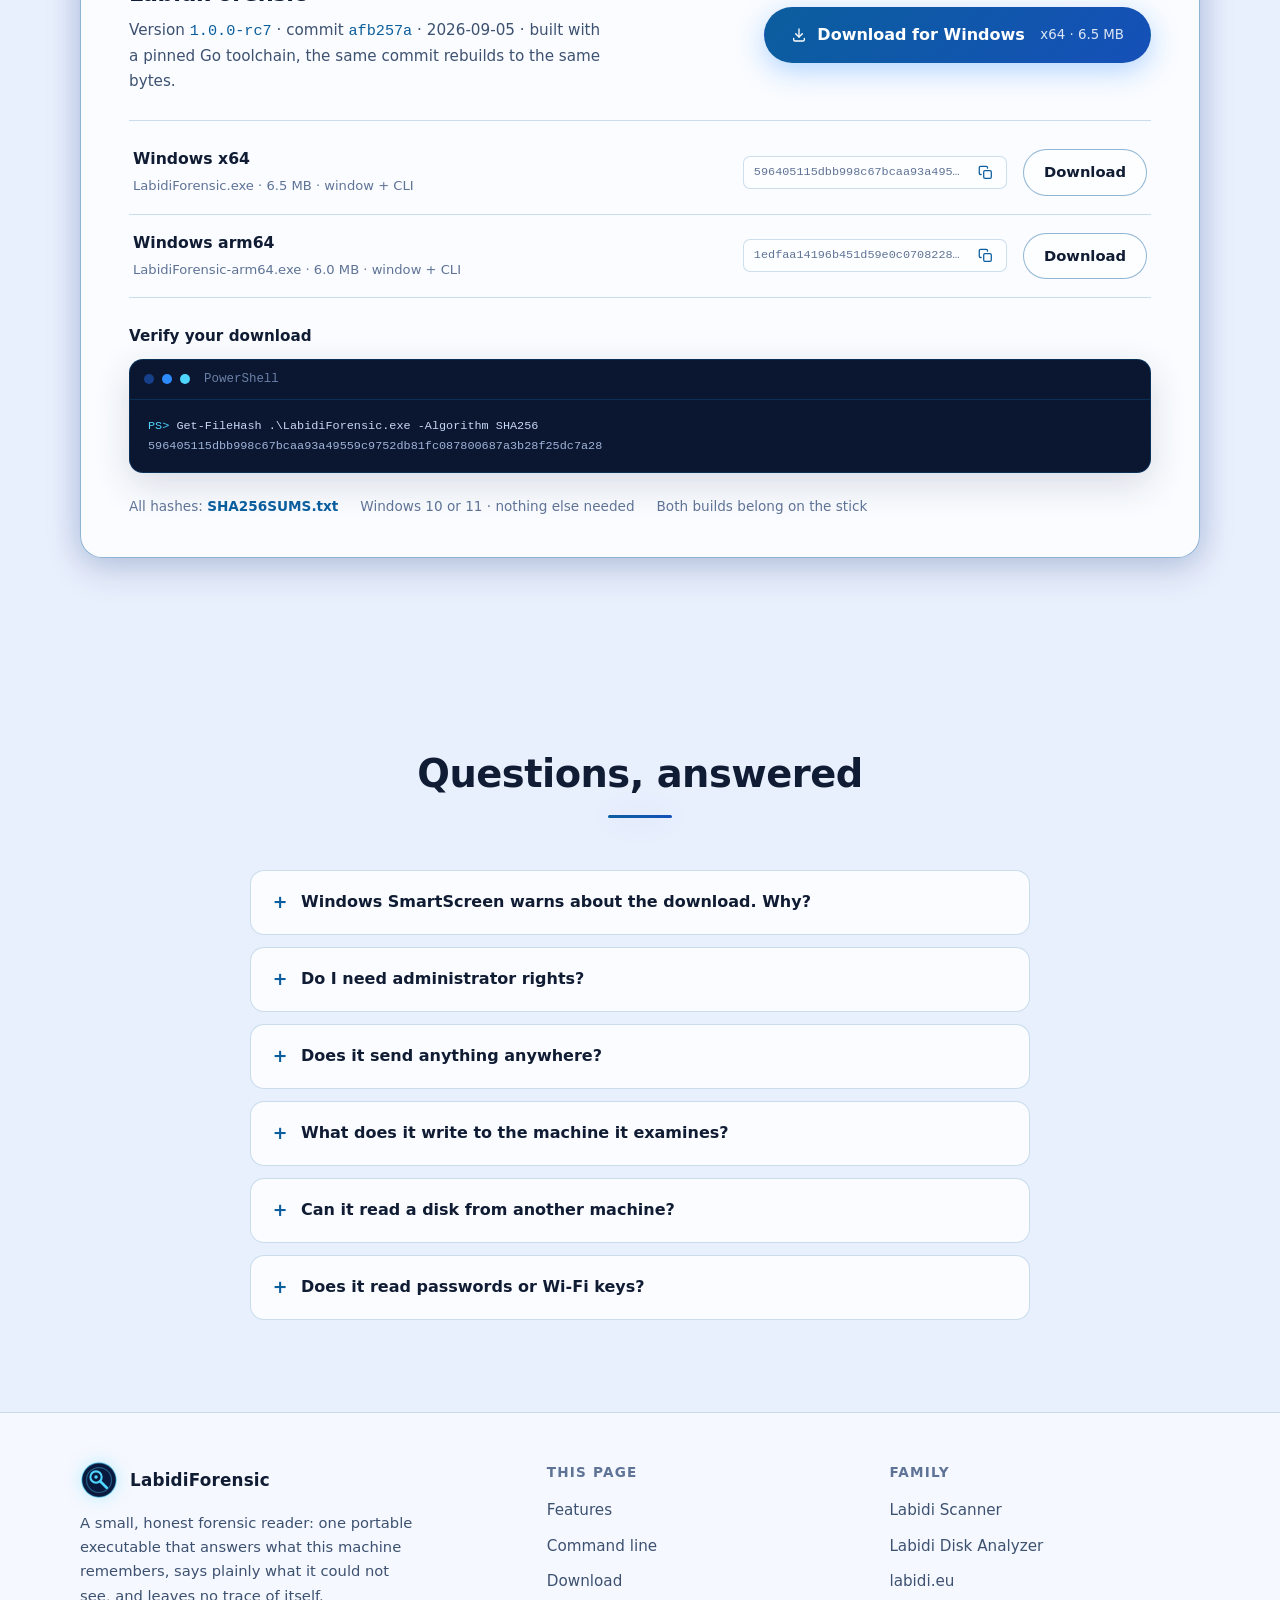
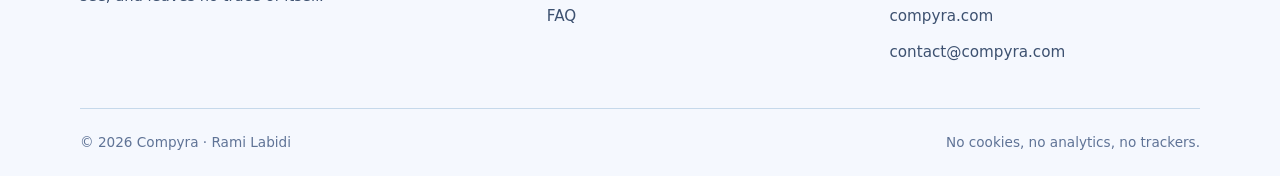
==== commit 620e3689: "Ship 1.0.0-rc7: 98 collectors, the verdict travels with the export Both binaries rebuilt at afb257a " ====
--- a/index.html
+++ b/index.html
@@ -57,8 +57,8 @@
       "operatingSystem": "Windows 10, Windows 11",
       "applicationCategory": "UtilitiesApplication",
       "applicationSubCategory": "Digital forensics",
-      "softwareVersion": "1.0.0-rc6",
-      "fileSize": "5.9MB",
+      "softwareVersion": "1.0.0-rc7",
+      "fileSize": "6.5MB",
       "description": "Portable Windows forensic reader: devices ever attached, wireless networks joined, programs run, files opened or deleted, sign-in history and more, in one dependency-free executable that ends every run by saying what it could not read.",
       "url": "https://forensic.labidi.eu/",
       "downloadUrl": "https://forensic.labidi.eu/download/LabidiForensic.exe",
@@ -148,7 +148,7 @@
                     <div class="hero-ctas">
                         <a class="btn btn-primary" href="download/LabidiForensic.exe" download>
                             <svg class="icon" aria-hidden="true"><use href="#i-download"></use></svg>
-                            Download for Windows&nbsp;<small>x64 · 5.9 MB</small>
+                            Download for Windows&nbsp;<small>x64 · 6.5 MB</small>
                         </a>
                         <a class="btn btn-ghost" href="#features">See what it does</a>
                     </div>
@@ -206,9 +206,9 @@
         <!-- ===================== TRUST STRIP ===================== -->
         <section class="trust" aria-label="Key numbers">
             <div class="container">
-                <div class="stat reveal"><b>5.9 MB</b><span>one portable file</span></div>
+                <div class="stat reveal"><b>6.5 MB</b><span>one portable file</span></div>
                 <div class="stat reveal"><b>0</b><span>dependencies, ever</span></div>
-                <div class="stat reveal"><b>78</b><span>collectors, nine areas</span></div>
+                <div class="stat reveal"><b>98</b><span>collectors, nine areas</span></div>
                 <div class="stat reveal"><b>1</b><span>access ledger, every run</span></div>
             </div>
         </section>
@@ -219,7 +219,7 @@
                 <div class="section-head reveal">
                     <h2 id="features-title">What a machine remembers</h2>
                     <p>Double-click the exe and a window opens. Give it any argument and it stays a console
-                       tool. Both faces drive the same engine and the same 78 collectors, and everything
+                       tool. Both faces drive the same engine and the same 98 collectors, and everything
                        below ships in the one file.</p>
                 </div>
                 <div class="features-grid">
@@ -249,7 +249,8 @@
                         <h3>Is something weird here?</h3>
                         <p>Rules that work on first contact, and a baseline that adds a &ldquo;new since&rdquo;
                            layer. The answer never says &ldquo;clean&rdquo;: it says what ran, what matched, and
-                           what could not be read, with the evidence rows behind every finding.</p>
+                           what could not be read, with the evidence rows behind every finding. The verdict
+                           travels inside every exported report.</p>
                     </article>
                     <article class="feature-card reveal">
                         <div class="feature-icon"><svg class="icon" aria-hidden="true"><use href="#i-layers"></use></svg></div>
@@ -323,23 +324,23 @@
                     <div class="download-main">
                         <div>
                             <h3>LabidiForensic</h3>
-                            <p>Version <code>1.0.0-rc6</code> · commit <code>8009c4b</code> · 2026-09-03 · built
+                            <p>Version <code>1.0.0-rc7</code> · commit <code>afb257a</code> · 2026-09-05 · built
                                with a pinned Go toolchain, the same commit rebuilds to the same bytes.</p>
                         </div>
                         <a class="btn btn-primary" href="download/LabidiForensic.exe" download>
                             <svg class="icon" aria-hidden="true"><use href="#i-download"></use></svg>
-                            Download for Windows&nbsp;<small>x64 · 5.9 MB</small>
+                            Download for Windows&nbsp;<small>x64 · 6.5 MB</small>
                         </a>
                     </div>
 
                     <div class="asset-row">
                         <div class="asset-name">
                             <b>Windows x64</b>
-                            <span>LabidiForensic.exe · 5.9 MB · window + CLI</span>
+                            <span>LabidiForensic.exe · 6.5 MB · window + CLI</span>
                         </div>
                         <span class="asset-hash">
-                            <code title="a277dd90271de704aa4104429d651c1c3539017d0594e6bafe24312a17e22203">a277dd90271de704aa4104429d651c1c&hellip;</code>
-                            <button class="copy-btn" type="button" data-copy="a277dd90271de704aa4104429d651c1c3539017d0594e6bafe24312a17e22203" aria-label="Copy the SHA-256 hash of LabidiForensic.exe">
+                            <code title="596405115dbb998c67bcaa93a49559c9752db81fc087800687a3b28f25dc7a28">596405115dbb998c67bcaa93a49559c9&hellip;</code>
+                            <button class="copy-btn" type="button" data-copy="596405115dbb998c67bcaa93a49559c9752db81fc087800687a3b28f25dc7a28" aria-label="Copy the SHA-256 hash of LabidiForensic.exe">
                                 <svg class="icon" aria-hidden="true"><use href="#i-copy"></use></svg>
                             </button>
                         </span>
@@ -351,11 +352,11 @@
                     <div class="asset-row">
                         <div class="asset-name">
                             <b>Windows arm64</b>
-                            <span>LabidiForensic-arm64.exe · 5.5 MB · window + CLI</span>
+                            <span>LabidiForensic-arm64.exe · 6.0 MB · window + CLI</span>
                         </div>
                         <span class="asset-hash">
-                            <code title="191417b261f566f2b9506ea835b1f6a31523092b7112c379ac794d943ad262cd">191417b261f566f2b9506ea835b1f6a3&hellip;</code>
-                            <button class="copy-btn" type="button" data-copy="191417b261f566f2b9506ea835b1f6a31523092b7112c379ac794d943ad262cd" aria-label="Copy the SHA-256 hash of LabidiForensic-arm64.exe">
+                            <code title="1edfaa14196b451d59e0c070822842d3af640face021b0de0c7b725ef4f48a0c">1edfaa14196b451d59e0c070822842d3&hellip;</code>
+                            <button class="copy-btn" type="button" data-copy="1edfaa14196b451d59e0c070822842d3af640face021b0de0c7b725ef4f48a0c" aria-label="Copy the SHA-256 hash of LabidiForensic-arm64.exe">
                                 <svg class="icon" aria-hidden="true"><use href="#i-copy"></use></svg>
                             </button>
                         </span>
@@ -369,7 +370,7 @@
                         <div class="terminal">
                             <div class="terminal-bar"><i></i><i></i><i></i><span>PowerShell</span></div>
                             <pre><span class="p">PS&gt;</span> Get-FileHash .\LabidiForensic.exe -Algorithm SHA256
-<span class="o">a277dd90271de704aa4104429d651c1c3539017d0594e6bafe24312a17e22203</span></pre>
+<span class="o">596405115dbb998c67bcaa93a49559c9752db81fc087800687a3b28f25dc7a28</span></pre>
                         </div>
                     </div>
 
